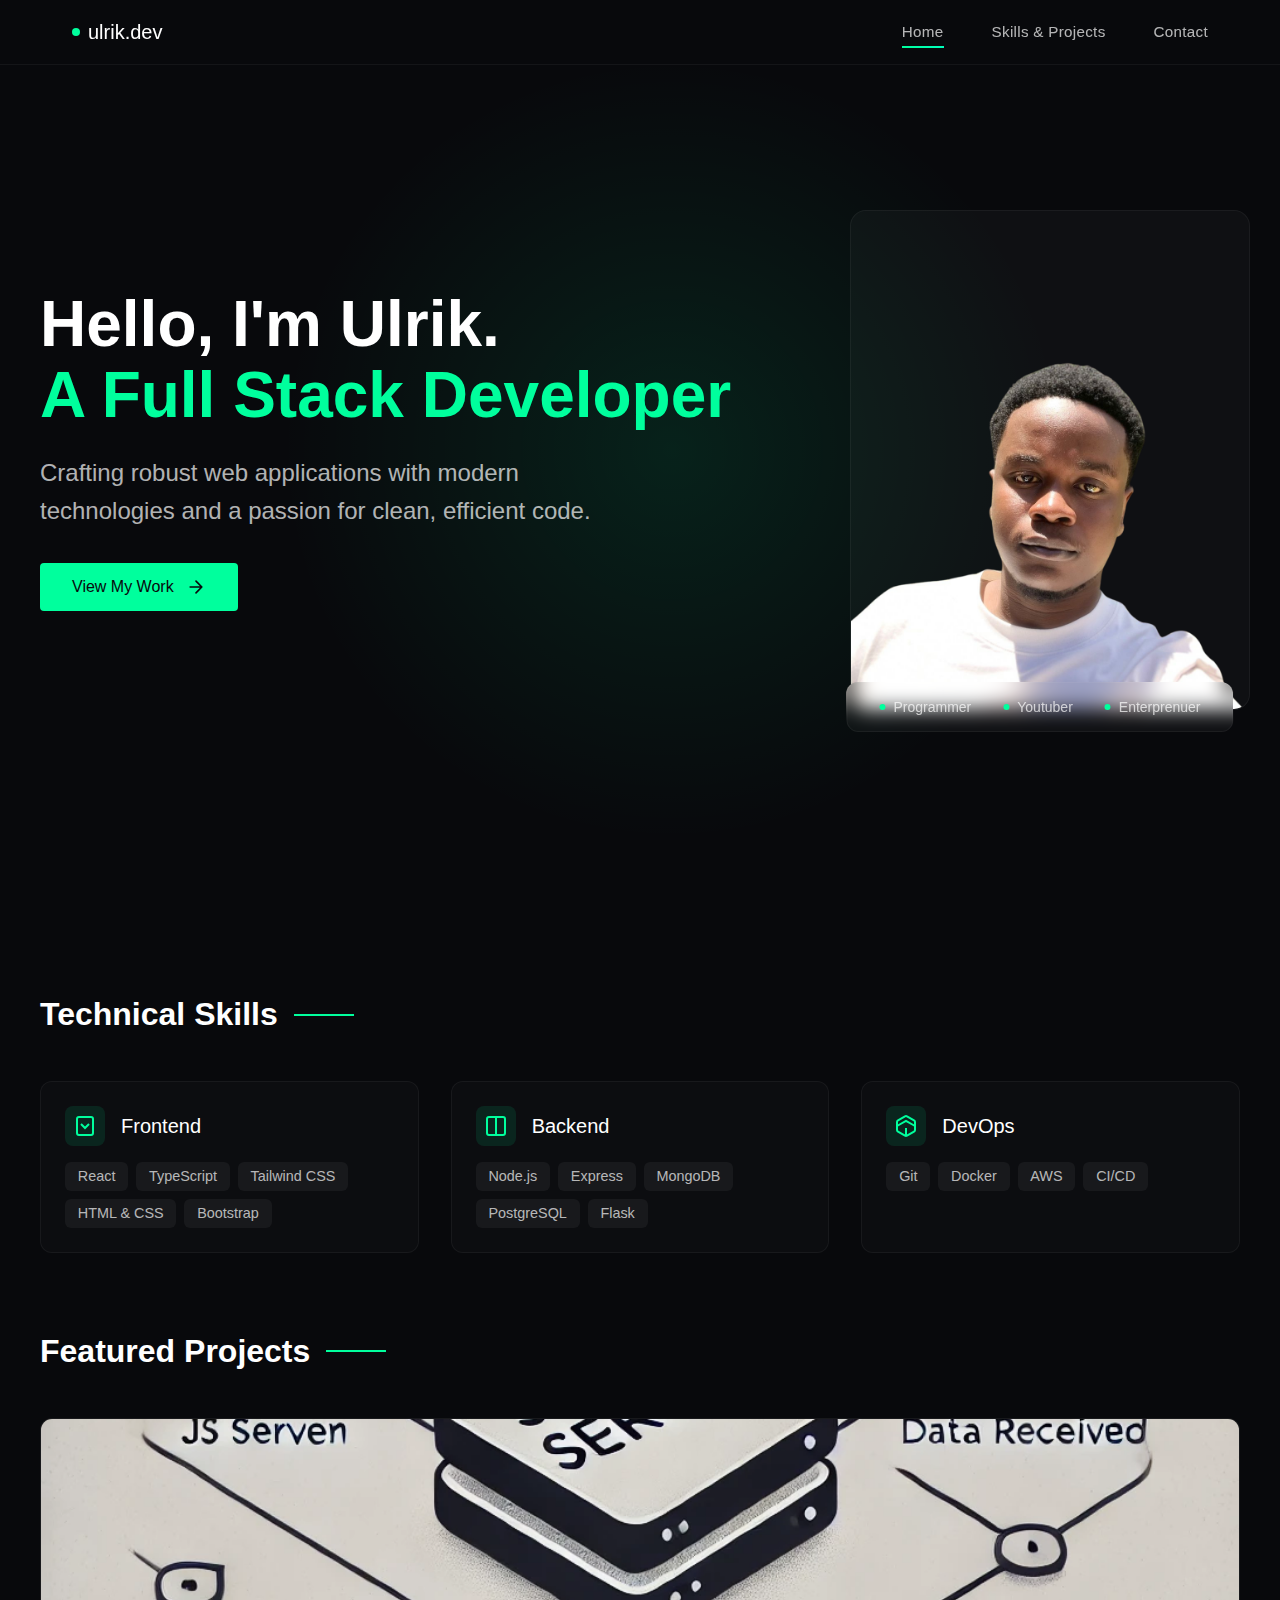
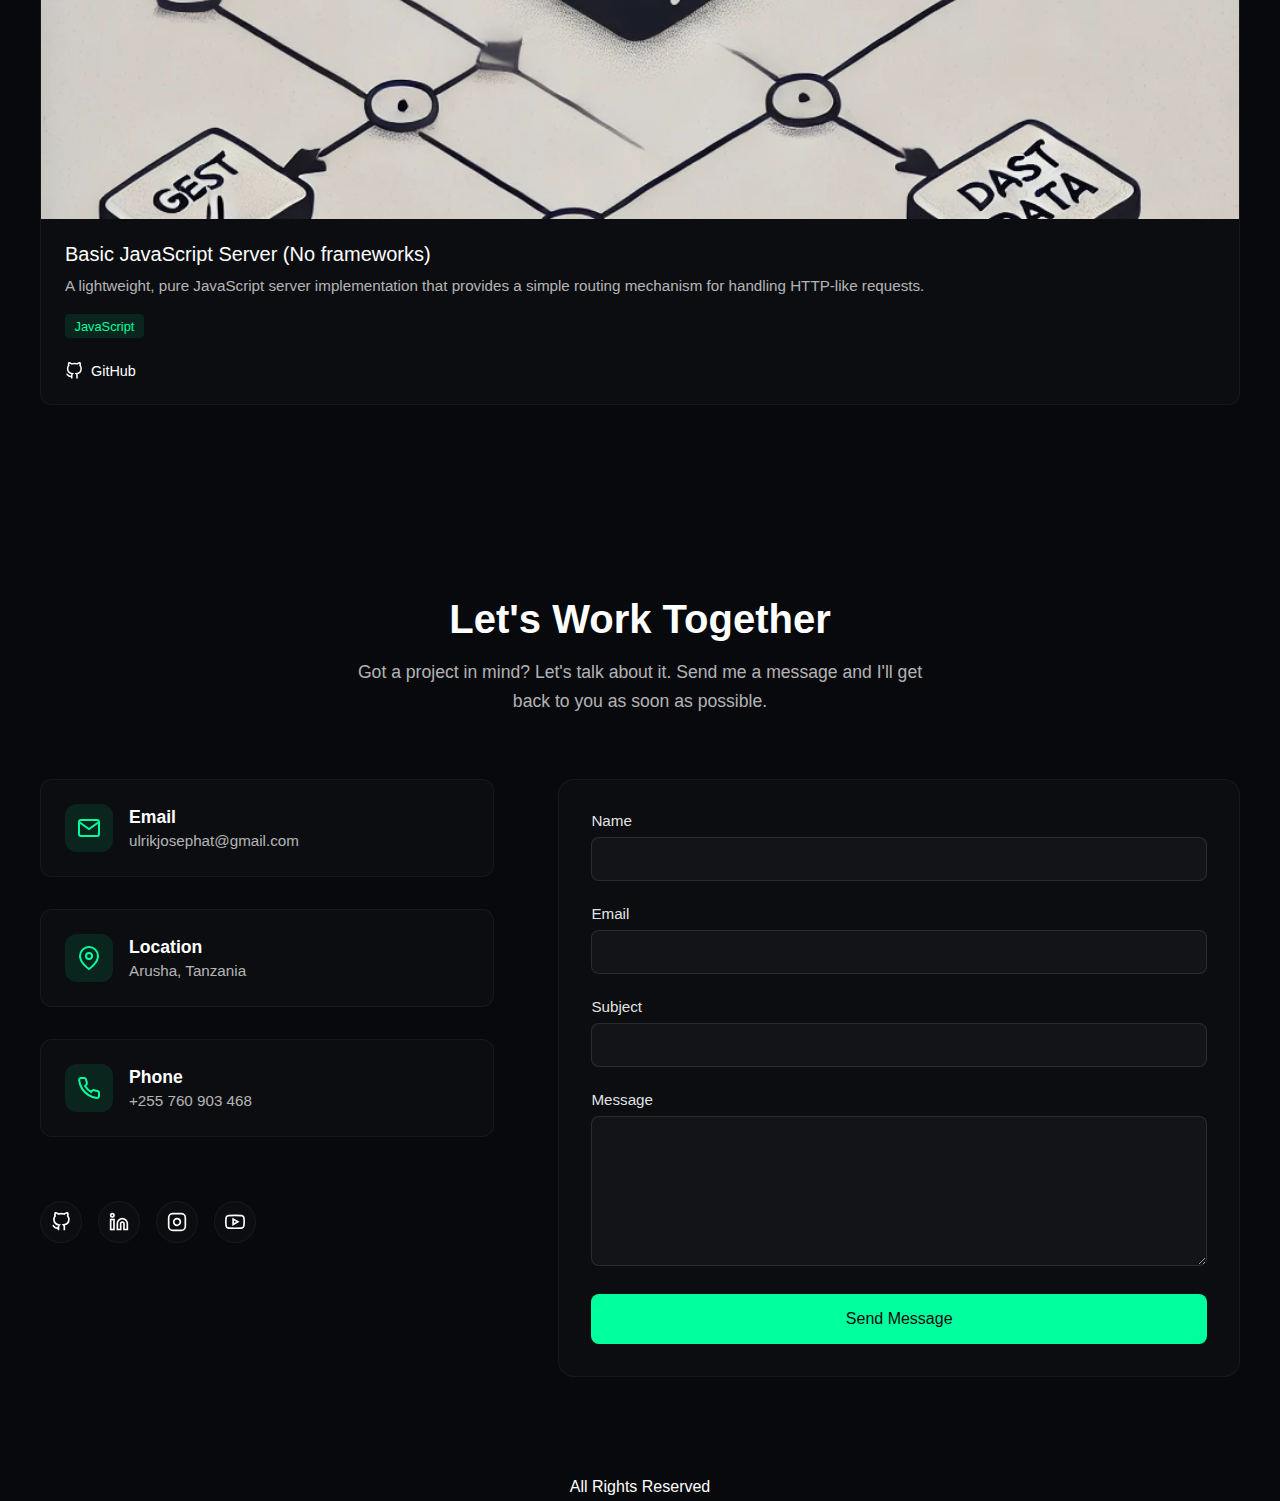
==== index.html @ e47c006e "Updated Social icons" ====
<!DOCTYPE html>
<html lang="en">
<head>
    <meta charset="UTF-8">
    <meta name="viewport" content="width=device-width, initial-scale=1.0">
    <title>Developer Portfolio</title>
    <link href="style.css" rel="stylesheet">
</head>
<body>
    <nav>
        <div class="nav-container">
            <a href="#" class="logo">ulrik.dev</a>
            <button class="menu-btn" onclick="toggleMenu()">
                <svg xmlns="http://www.w3.org/2000/svg" fill="none" viewBox="0 0 24 24" stroke="currentColor">
                    <path stroke-linecap="round" stroke-linejoin="round" stroke-width="2" d="M4 6h16M4 12h16m-16 6h16"/>
                </svg>
            </button>
            <ul class="nav-links">
                <li><a href="#heroSection" class="active">Home</a></li>
                <li><a href="#skills">Skills & Projects</a></li>
                <li><a href="#contact">Contact</a></li>
            </ul>
        </div>
    </nav>
    <section class="hero" id="heroSection">
        <div class="container">
            <div class="content">
                <h1>Hello, I'm Ulrik.<br><span class="highlight">A Full Stack Developer</span></h1>
                <p class="title">Crafting robust web applications with modern technologies and a passion for clean, efficient code.</p>
                <a href="#skills" class="cta">
                    View My Work
                    <svg width="20" height="20" viewBox="0 0 24 24" fill="none" stroke="currentColor" stroke-width="2" stroke-linecap="round" stroke-linejoin="round">
                        <path d="M5 12h14M12 5l7 7-7 7"/>
                    </svg>
                </a>
            </div>
            <div class="photo-container">
                <div class="photo-frame">
                    <!-- Replace the placeholder with your actual image -->
                    <img src="6d249317-5c73-4764-98dd-6e20940678aa.png" alt="Ulrik" class="photo">
                </div>
                <div class="tech-stack">
                    <span class="tech-item"><span class="tech-dot"></span>Programmer</span>
                    <span class="tech-item"><span class="tech-dot"></span>Youtuber</span>
                    <span class="tech-item"><span class="tech-dot"></span>Enterprenuer</span>
                </div>
            </div>
        </div>
    </section>
    <section class="skills-projects" id="skills">
        <div class="section-container">
            <!-- Skills Section -->
            <h2 class="section-title">Technical Skills</h2>
            <div class="skills-grid">
                <div class="skill-card">
                    <div class="skill-header">
                        <div class="skill-icon">
                            <svg width="24" height="24" viewBox="0 0 24 24" fill="none" stroke="currentColor" stroke-width="2">
                                <path d="M18 3H6a2 2 0 0 0-2 2v14a2 2 0 0 0 2 2h12a2 2 0 0 0 2-2V5a2 2 0 0 0-2-2Z"/>
                                <path d="m8 10 4 4 4-4"/>
                            </svg>
                        </div>
                        <h3 class="skill-title">Frontend</h3>
                    </div>
                    <ul class="skill-list">
                        <li class="skill-tag">React</li>
                        <li class="skill-tag">TypeScript</li>
                        <li class="skill-tag">Tailwind CSS</li>
                        <li class="skill-tag">HTML & CSS</li>
                        <li class="skill-tag">Bootstrap</li>
                    </ul>
                </div>
    
                <div class="skill-card">
                    <div class="skill-header">
                        <div class="skill-icon">
                            <svg width="24" height="24" viewBox="0 0 24 24" fill="none" stroke="currentColor" stroke-width="2">
                                <path d="M12 3h7a2 2 0 0 1 2 2v14a2 2 0 0 1-2 2h-7m0-18H5a2 2 0 0 0-2 2v14a2 2 0 0 0 2 2h7m0-18v18"/>
                            </svg>
                        </div>
                        <h3 class="skill-title">Backend</h3>
                    </div>
                    <ul class="skill-list">
                        <li class="skill-tag">Node.js</li>
                        <li class="skill-tag">Express</li>
                        <li class="skill-tag">MongoDB</li>
                        <li class="skill-tag">PostgreSQL</li>
                        <li class="skill-tag">Flask</li>
                    </ul>
                </div>
    
                <div class="skill-card">
                    <div class="skill-header">
                        <div class="skill-icon">
                            <svg width="24" height="24" viewBox="0 0 24 24" fill="none" stroke="currentColor" stroke-width="2">
                                <path d="M21 16V8a2 2 0 0 0-1-1.73l-7-4a2 2 0 0 0-2 0l-7 4A2 2 0 0 0 3 8v8a2 2 0 0 0 1 1.73l7 4a2 2 0 0 0 2 0l7-4A2 2 0 0 0 21 16z"/>
                                <path d="M12 22v-8"/>
                                <path d="m21 12-9-5-9 5"/>
                            </svg>
                        </div>
                        <h3 class="skill-title">DevOps</h3>
                    </div>
                    <ul class="skill-list">
                        <li class="skill-tag">Git</li>
                        <li class="skill-tag">Docker</li>
                        <li class="skill-tag">AWS</li>
                        <li class="skill-tag">CI/CD</li>
                    </ul>
                </div>
            </div>
    
            <!-- Projects Section -->
              <h2 class="section-title">Featured Projects</h2>
            <div class="projects-grid">
                <article class="project-card">
                    <div class="project-image">
                        <img src="DALL·E 2024-11-17 23.15.27 - A simple 2D flowchart illustrating a lightweight JavaScript server system. The design features a central gray rectangle labeled 'SimpleServer' with th.webp" alt="Project 1">
                    </div>
                    <div class="project-content">
                        <h3 class="project-title">Basic JavaScript Server (No frameworks)</h3>
                        <p class="project-description">
                            A lightweight, pure JavaScript server implementation that provides a simple routing mechanism for handling HTTP-like requests.
                        </p>
                        <div class="project-tech">
                            <span>JavaScript</span>
                        </div>
                        <div class="project-links">
                          
                            <a href="https://github.com/Ulrik-Matemu/Basic-JS-Server-No-NodeJS-" class="project-link">
                                <svg width="18" height="18" viewBox="0 0 24 24" fill="none" stroke="currentColor" stroke-width="2">
                                    <path d="M9 19c-5 1.5-5-2.5-7-3m14 6v-3.87a3.37 3.37 0 0 0-.94-2.61c3.14-.35 6.44-1.54 6.44-7A5.44 5.44 0 0 0 20 4.77 5.07 5.07 0 0 0 19.91 1S18.73.65 16 2.48a13.38 13.38 0 0 0-7 0C6.27.65 5.09 1 5.09 1A5.07 5.07 0 0 0 5 4.77a5.44 5.44 0 0 0-1.5 3.78c0 5.42 3.3 6.61 6.44 7A3.37 3.37 0 0 0 9 18.13V22"/>
                                </svg>
                                GitHub
                            </a>
                        </div>
                    </div>
                </article>
    
              
            </div>  
            
        </div>
    </section>
    <section class="contact" id="contact">
        <div class="contact-container">
            <div class="contact-header">
                <h2 class="contact-title">Let's Work Together</h2>
                <p class="contact-subtitle">Got a project in mind? Let's talk about it. Send me a message and I'll get back to you as soon as possible.</p>
            </div>
    
            <div class="contact-wrapper">
                <div class="contact-info">
                    <div class="info-card">
                        <div class="info-icon">
                            <svg width="24" height="24" viewBox="0 0 24 24" fill="none" stroke="currentColor" stroke-width="2">
                                <path d="M4 4h16c1.1 0 2 .9 2 2v12c0 1.1-.9 2-2 2H4c-1.1 0-2-.9-2-2V6c0-1.1.9-2 2-2z"/>
                                <path d="m22 6-10 7L2 6"/>
                            </svg>
                        </div>
                        <div class="info-content">
                            <h3>Email</h3>
                            <p>ulrikjosephat@gmail.com</p>
                        </div>
                    </div>
    
                    <div class="info-card">
                        <div class="info-icon">
                            <svg width="24" height="24" viewBox="0 0 24 24" fill="none" stroke="currentColor" stroke-width="2">
                                <path d="M21 10c0 7-9 13-9 13s-9-6-9-13a9 9 0 0 1 18 0z"/>
                                <circle cx="12" cy="10" r="3"/>
                            </svg>
                        </div>
                        <div class="info-content">
                            <h3>Location</h3>
                            <p>Arusha, Tanzania</p>
                        </div>
                    </div>
    
                    <div class="info-card">
                        <div class="info-icon">
                            <svg width="24" height="24" viewBox="0 0 24 24" fill="none" stroke="currentColor" stroke-width="2">
                                <path d="M22 16.92v3a2 2 0 0 1-2.18 2 19.79 19.79 0 0 1-8.63-3.07 19.5 19.5 0 0 1-6-6 19.79 19.79 0 0 1-3.07-8.67A2 2 0 0 1 4.11 2h3a2 2 0 0 1 2 1.72 12.84 12.84 0 0 0 .7 2.81 2 2 0 0 1-.45 2.11L8.09 9.91a16 16 0 0 0 6 6l1.27-1.27a2 2 0 0 1 2.11-.45 12.84 12.84 0 0 0 2.81.7A2 2 0 0 1 22 16.92z"/>
                            </svg>
                        </div>
                        <div class="info-content">
                            <h3>Phone</h3>
                            <p>+255 760 903 468</p>
                        </div>
                    </div>
    
                    <div class="social-links">
                        <a href="https://github.com/ulrik-matemu" class="social-link" target="_blank">
                            <svg width="20" height="20" viewBox="0 0 24 24" fill="none" stroke="currentColor" stroke-width="2">
                                <path d="M9 19c-5 1.5-5-2.5-7-3m14 6v-3.87a3.37 3.37 0 0 0-.94-2.61c3.14-.35 6.44-1.54 6.44-7A5.44 5.44 0 0 0 20 4.77 5.07 5.07 0 0 0 19.91 1S18.73.65 16 2.48a13.38 13.38 0 0 0-7 0C6.27.65 5.09 1 5.09 1A5.07 5.07 0 0 0 5 4.77a5.44 5.44 0 0 0-1.5 3.78c0 5.42 3.3 6.61 6.44 7A3.37 3.37 0 0 0 9 18.13V22"/>
                            </svg>
                        </a>
                        <a href="https://www.linkedin.com/in/ulrik-matemu-a73793327?utm_source=share&utm_campaign=share_via&utm_content=profile&utm_medium=ios_app" class="social-link" target="_blank">
                            <svg width="20" height="20" viewBox="0 0 24 24" fill="none" stroke="currentColor" stroke-width="2">
                                <path d="M16 8a6 6 0 0 1 6 6v7h-4v-7a2 2 0 0 0-2-2 2 2 0 0 0-2 2v7h-4v-7a6 6 0 0 1 6-6z"/>
                                <rect x="2" y="9" width="4" height="12"/>
                                <circle cx="4" cy="4" r="2"/>
                            </svg>
                        </a>
                        <a href="https://instagram.com/ulrik_matemu" class="social-link" target="_blank">
                            <svg width="20" height="20" viewBox="0 0 24 24" fill="none" stroke="currentColor" stroke-width="2">
                                <rect x="2" y="2" width="20" height="20" rx="5" ry="5"/>
                                <path d="M16 11.37A4 4 0 1 1 12.63 8 4 4 0 0 1 16 11.37z"/>
                                <line x1="17.5" y1="6.5" x2="17.51" y2="6.5"/>
                            </svg>
                        </a>
                        <a href="https://www.youtube.com/@ulrik5161" class="social-link" target="_blank">
                            <svg width="20" height="20" viewBox="0 0 24 24" fill="none" stroke="currentColor" stroke-width="2">
                                <path d="M22.54 6.42a2.78 2.78 0 0 0-1.94-2C18.88 4 12 4 12 4s-6.88 0-8.6.46a2.78 2.78 0 0 0-1.94 2A29 29 0 0 0 1 11.75a29 29 0 0 0 .46 5.33A2.78 2.78 0 0 0 3.4 19c1.72.46 8.6.46 8.6.46s6.88 0 8.6-.46a2.78 2.78 0 0 0 1.94-2 29 29 0 0 0 .46-5.25 29 29 0 0 0-.46-5.33z"/>
                                <polygon points="9.75 15.02 15.5 11.75 9.75 8.48 9.75 15.02"/>
                            </svg>
                        </a>
                    </div>
                </div>
    
                <form class="contact-form" id="contact-form">
                    <div class="form-group">
                        <label class="form-label">Name</label>
                        <input type="text" class="form-input" required>
                    </div>
                    <div class="form-group">
                        <label class="form-label">Email</label>
                        <input type="email" class="form-input" required>
                    </div>
                    <div class="form-group">
                        <label class="form-label">Subject</label>
                        <input type="text" class="form-input" required>
                    </div>
                    <div class="form-group">
                        <label class="form-label">Message</label>
                        <textarea class="form-input" required></textarea>
                    </div>
                    <button type="submit" class="submit-btn">Send Message</button>
                    <div class="success-message" id="success-message">
                        Thank you! Your message has been sent successfully.
                    </div>
                </form>
            </div>
        </div>
    </section>
    <section class="footer">
        <p style="text-align: center;">All Rights Reserved</p>
    </section>
    <script>
        function toggleMenu() {
            const navLinks = document.querySelector('.nav-links');
            navLinks.classList.toggle('active');
        }
    </script>
    <script>
        document.getElementById('contact-form').addEventListener('submit', function(e) {
            e.preventDefault();
            // Add your form submission logic here
            
            // Show success message (demo purposes)
            document.getElementById('success-message').style.display = 'block';
            
            // Reset form
            this.reset();
            
            // Hide success message after 5 seconds
            setTimeout(() => {
                document.getElementById('success-message').style.display = 'none';
            }, 5000);
        });
    </script>
</body>
</html>
---- style.css ----
* {
    margin: 0;
    padding: 0;
    box-sizing: border-box;
    font-family: 'SF Pro Display', -apple-system, BlinkMacSystemFont, 'Segoe UI', Roboto, sans-serif;
}

nav {
    background: rgba(8, 9, 12, 0.97);
    backdrop-filter: blur(10px);
    position: fixed;
    width: 100%;
    top: 0;
    z-index: 1000;
    border-bottom: 1px solid rgba(255, 255, 255, 0.05);
}

.nav-container {
    max-width: 1200px;
    margin: 0 auto;
    padding: 0 2rem;
    display: flex;
    justify-content: space-between;
    align-items: center;
    height: 64px;
}

.logo {
    font-size: 1.25rem;
    font-weight: 500;
    color: #fff;
    text-decoration: none;
    display: flex;
    align-items: center;
    gap: 8px;
}

.logo::before {
    content: '';
    display: block;
    width: 8px;
    height: 8px;
    background: #00ff9d;
    border-radius: 50%;
}

.nav-links {
    display: flex;
    gap: 3rem;
    list-style: none;
}

.nav-links a {
    text-decoration: none;
    color: rgba(255, 255, 255, 0.7);
    font-size: 0.95rem;
    font-weight: 400;
    letter-spacing: 0.3px;
    padding: 8px 0;
    position: relative;
    transition: color 0.3s ease;
}

.nav-links a::after {
    content: '';
    position: absolute;
    width: 0;
    height: 2px;
    bottom: 0;
    left: 0;
    background: #00ff9d;
    transition: width 0.3s ease;
}

.nav-links a:hover {
    color: #fff;
}

.nav-links a:hover::after {
    width: 100%;
}

.menu-btn {
    display: none;
    background: none;
    border: none;
    cursor: pointer;
    padding: 8px;
}

.menu-btn svg {
    width: 24px;
    height: 24px;
    stroke: #fff;
}

@media (max-width: 768px) {
    .nav-links {
        display: none;
        position: absolute;
        top: 64px;
        left: 0;
        right: 0;
        background: rgba(8, 9, 12, 0.97);
        backdrop-filter: blur(10px);
        padding: 1.5rem;
        flex-direction: column;
        align-items: center;
        gap: 1.5rem;
        border-bottom: 1px solid rgba(255, 255, 255, 0.05);
    }

    .nav-links.active {
        display: flex;
    }

    .menu-btn {
        display: block;
    }
}

/* Optional: Add a subtle gradient animation to the active page indicator */
.nav-links a.active::after {
    width: 100%;
    background: linear-gradient(90deg, #00ff9d, #00ffdd);
    animation: gradient 3s ease infinite;
    background-size: 200% 100%;
}

@keyframes gradient {
    0% { background-position: 0% 50%; }
    50% { background-position: 100% 50%; }
    100% { background-position: 0% 50%; }
}


.hero {
    min-height: 100vh;
    background: rgb(8, 9, 12);
    display: flex;
    align-items: center;
    padding: 0 2rem;
    position: relative;
    overflow: hidden;
}

.hero::before {
    content: '';
    position: absolute;
    width: 100%;
    height: 100%;
    background: radial-gradient(circle at 50% 50%, rgba(0, 255, 157, 0.1) 0%, transparent 50%);
    pointer-events: none;
}

.container {
    max-width: 1200px;
    margin: 0 auto;
    width: 100%;
    display: flex;
    justify-content: space-between;
    align-items: center;
    gap: 2rem;
}

.content {
    flex: 1;
    z-index: 1;
}



h1 {
    font-size: 4rem;
    font-weight: 700;
    color: #fff;
    line-height: 1.1;
    margin-bottom: 1.5rem;
}

.highlight {
    color: #00ff9d;
}

.title {
    font-size: 1.5rem;
    color: rgba(255, 255, 255, 0.7);
    margin-bottom: 2rem;
    line-height: 1.6;
    max-width: 600px;
}

.cta {
    display: inline-flex;
    align-items: center;
    gap: 0.75rem;
    background: #00ff9d;
    color: rgb(8, 9, 12);
    padding: 0.875rem 2rem;
    border-radius: 4px;
    font-size: 1rem;
    font-weight: 500;
    text-decoration: none;
    transition: transform 0.2s ease;
}

.cta:hover {
    transform: translateY(-2px);
}

.photo-container {
    flex: 0 0 400px;
    height: 500px;
    position: relative;
    z-index: 1;
}

.photo-frame {
    margin: 10px;
    width: 100%;
    height: 100%;
    border-radius: 16px;
    overflow: hidden;
    position: relative;
    background: rgba(255, 255, 255, 0.03);
    border: 1px solid rgba(255, 255, 255, 0.05);
}

.photo {
    width: 100%;
    height: 100%;
    object-fit: cover;
}

.tech-stack {
    position: absolute;
    bottom: -2rem;
    left: 50%;
    transform: translateX(-50%);
    background: rgba(255, 255, 255, 0.03);
    backdrop-filter: blur(10px);
    padding: 1rem 2rem;
    border-radius: 12px;
    border: 1px solid rgba(255, 255, 255, 0.05);
    display: flex;
    gap: 2rem;
    align-items: center;
}

.tech-item {
    color: rgba(255, 255, 255, 0.7);
    font-size: 0.875rem;
    display: flex;
    align-items: center;
    gap: 0.5rem;
}

.tech-dot {
    width: 6px;
    height: 6px;
    background: #00ff9d;
    border-radius: 50%;
}

@media (max-width: 1024px) {
    h1 {
        font-size: 3.5rem;
    }
    .photo-container {
        flex: 0 0 300px;
        height: 400px;
    }
}

@media (max-width: 768px) {
    .container {
        flex-direction: column-reverse;
        padding: 6rem 0;
    }
    .content {
        text-align: center;
    }
    .greeting {
        justify-content: center;
    }
    .greeting::before {
        display: none;
    }
    .photo-container {
        flex: 0 0 250px;
        height: 300px;
        width: 100%;
        max-width: 300px;
    }
    .tech-stack {
        display: none;
    }
}

.skills-projects {
    padding: 6rem 2rem;
    background: rgb(8, 9, 12);
    color: #fff;
}

.section-container {
    max-width: 1200px;
    margin: 0 auto;
}

.section-title {
    font-size: 2rem;
    font-weight: 600;
    margin-bottom: 1rem;
    display: flex;
    align-items: center;
    gap: 1rem;
}

.section-title::after {
    content: '';
    height: 2px;
    width: 60px;
    background: #00ff9d;
    display: block;
}

.skills-grid {
    display: grid;
    grid-template-columns: repeat(auto-fit, minmax(250px, 1fr));
    gap: 2rem;
    margin: 3rem 0 5rem;
}

.skill-card {
    background: rgba(255, 255, 255, 0.02);
    border: 1px solid rgba(255, 255, 255, 0.05);
    border-radius: 12px;
    padding: 1.5rem;
    transition: transform 0.3s ease, border-color 0.3s ease;
}

.skill-card:hover {
    transform: translateY(-5px);
    border-color: #00ff9d;
}

.skill-header {
    display: flex;
    align-items: center;
    gap: 1rem;
    margin-bottom: 1rem;
}

.skill-icon {
    width: 40px;
    height: 40px;
    background: rgba(0, 255, 157, 0.1);
    border-radius: 8px;
    display: flex;
    align-items: center;
    justify-content: center;
    color: #00ff9d;
}

.skill-title {
    font-size: 1.25rem;
    font-weight: 500;
}

.skill-list {
    list-style: none;
    display: flex;
    flex-wrap: wrap;
    gap: 0.5rem;
}

.skill-tag {
    background: rgba(255, 255, 255, 0.05);
    padding: 0.4rem 0.8rem;
    border-radius: 6px;
    font-size: 0.9rem;
    color: rgba(255, 255, 255, 0.7);
}

.projects-grid {
    display: grid;
    grid-template-columns: repeat(auto-fit, minmax(300px, 1fr));
    gap: 2rem;
    margin-top: 3rem;
}

.project-card {
    background: rgba(255, 255, 255, 0.02);
    border: 1px solid rgba(255, 255, 255, 0.05);
    border-radius: 12px;
    overflow: hidden;
    transition: transform 0.3s ease;
}

.project-card:hover {
    transform: translateY(-5px);
}

.project-image {
    width: 100%;
    height: 400px;
    background: rgba(255, 255, 255, 0.05);
    overflow: hidden;
}

.project-image img {
    width: 100%;
    height: 100%;
    object-fit: cover;
    transition: transform 0.3s ease;
}

.project-card:hover .project-image img {
    transform: scale(1.05);
}

.project-content {
    padding: 1.5rem;
}

.project-title {
    font-size: 1.25rem;
    font-weight: 500;
    margin-bottom: 0.5rem;
}

.project-description {
    color: rgba(255, 255, 255, 0.7);
    font-size: 0.95rem;
    margin-bottom: 1rem;
    line-height: 1.6;
}

.project-tech {
    display: flex;
    flex-wrap: wrap;
    gap: 0.5rem;
    margin-bottom: 1.5rem;
}

.project-tech span {
    font-size: 0.8rem;
    color: #00ff9d;
    background: rgba(0, 255, 157, 0.1);
    padding: 0.3rem 0.6rem;
    border-radius: 4px;
}

.project-links {
    display: flex;
    gap: 1rem;
}

.project-link {
    color: #fff;
    text-decoration: none;
    display: flex;
    align-items: center;
    gap: 0.5rem;
    font-size: 0.9rem;
    transition: color 0.3s ease;
}

.project-link:hover {
    color: #00ff9d;
}

@media (max-width: 768px) {
    .skills-projects {
        padding: 4rem 1.5rem;
    }
    
    .skills-grid, .projects-grid {
        grid-template-columns: 1fr;
    }
}

.contact {
    padding: 6rem 2rem;
    background: rgb(8, 9, 12);
    color: #fff;
}

.contact-container {
    max-width: 1200px;
    margin: 0 auto;
}

.contact-header {
    text-align: center;
    margin-bottom: 4rem;
}

.contact-title {
    font-size: 2.5rem;
    font-weight: 600;
    margin-bottom: 1rem;
}

.contact-subtitle {
    color: rgba(255, 255, 255, 0.7);
    font-size: 1.1rem;
    max-width: 600px;
    margin: 0 auto;
    line-height: 1.6;
}

.contact-wrapper {
    display: grid;
    grid-template-columns: 1fr 1.5fr;
    gap: 4rem;
    align-items: start;
}

.contact-info {
    display: flex;
    flex-direction: column;
    gap: 2rem;
}

.info-card {
    background: rgba(255, 255, 255, 0.02);
    border: 1px solid rgba(255, 255, 255, 0.05);
    border-radius: 12px;
    padding: 1.5rem;
    display: flex;
    align-items: center;
    gap: 1rem;
    transition: transform 0.3s ease, border-color 0.3s ease;
}

.info-card:hover {
    transform: translateY(-2px);
    border-color: #00ff9d;
}

.info-icon {
    width: 48px;
    height: 48px;
    background: rgba(0, 255, 157, 0.1);
    border-radius: 12px;
    display: flex;
    align-items: center;
    justify-content: center;
    color: #00ff9d;
}

.info-content h3 {
    font-size: 1.1rem;
    margin-bottom: 0.25rem;
}

.info-content p {
    color: rgba(255, 255, 255, 0.7);
    font-size: 0.95rem;
}

.social-links {
    display: flex;
    gap: 1rem;
    margin-top: 2rem;
}

.social-link {
    width: 42px;
    height: 42px;
    border-radius: 21px;
    background: rgba(255, 255, 255, 0.02);
    border: 1px solid rgba(255, 255, 255, 0.05);
    display: flex;
    align-items: center;
    justify-content: center;
    color: #fff;
    transition: all 0.3s ease;
}

.social-link:hover {
    background: #00ff9d;
    color: rgb(8, 9, 12);
    transform: translateY(-2px);
}

.contact-form {
    background: rgba(255, 255, 255, 0.02);
    border: 1px solid rgba(255, 255, 255, 0.05);
    border-radius: 16px;
    padding: 2rem;
}

.form-group {
    margin-bottom: 1.5rem;
}

.form-label {
    display: block;
    margin-bottom: 0.5rem;
    color: rgba(255, 255, 255, 0.9);
    font-size: 0.95rem;
}

.form-input {
    width: 100%;
    background: rgba(255, 255, 255, 0.03);
    border: 1px solid rgba(255, 255, 255, 0.1);
    border-radius: 8px;
    padding: 0.75rem 1rem;
    color: #fff;
    font-size: 1rem;
    transition: border-color 0.3s ease;
}

.form-input:focus {
    outline: none;
    border-color: #00ff9d;
}

textarea.form-input {
    min-height: 150px;
    resize: vertical;
}

.submit-btn {
    background: #00ff9d;
    color: rgb(8, 9, 12);
    border: none;
    border-radius: 8px;
    padding: 1rem 2rem;
    font-size: 1rem;
    font-weight: 500;
    cursor: pointer;
    transition: transform 0.3s ease;
    width: 100%;
}

.submit-btn:hover {
    transform: translateY(-2px);
}

/* Success message style */
.success-message {
    background: rgba(0, 255, 157, 0.1);
    border: 1px solid #00ff9d;
    color: #00ff9d;
    padding: 1rem;
    border-radius: 8px;
    margin-top: 1rem;
    display: none;
}

@media (max-width: 968px) {
    .contact-wrapper {
        grid-template-columns: 1fr;
        gap: 3rem;
    }
}

@media (max-width: 768px) {
    .contact {
        padding: 4rem 1.5rem;
    }
    
    .contact-title {
        font-size: 2rem;
    }
}

.footer {
    background: rgb(8, 9, 12);
    color: #ffff;
    padding: 5px;
}
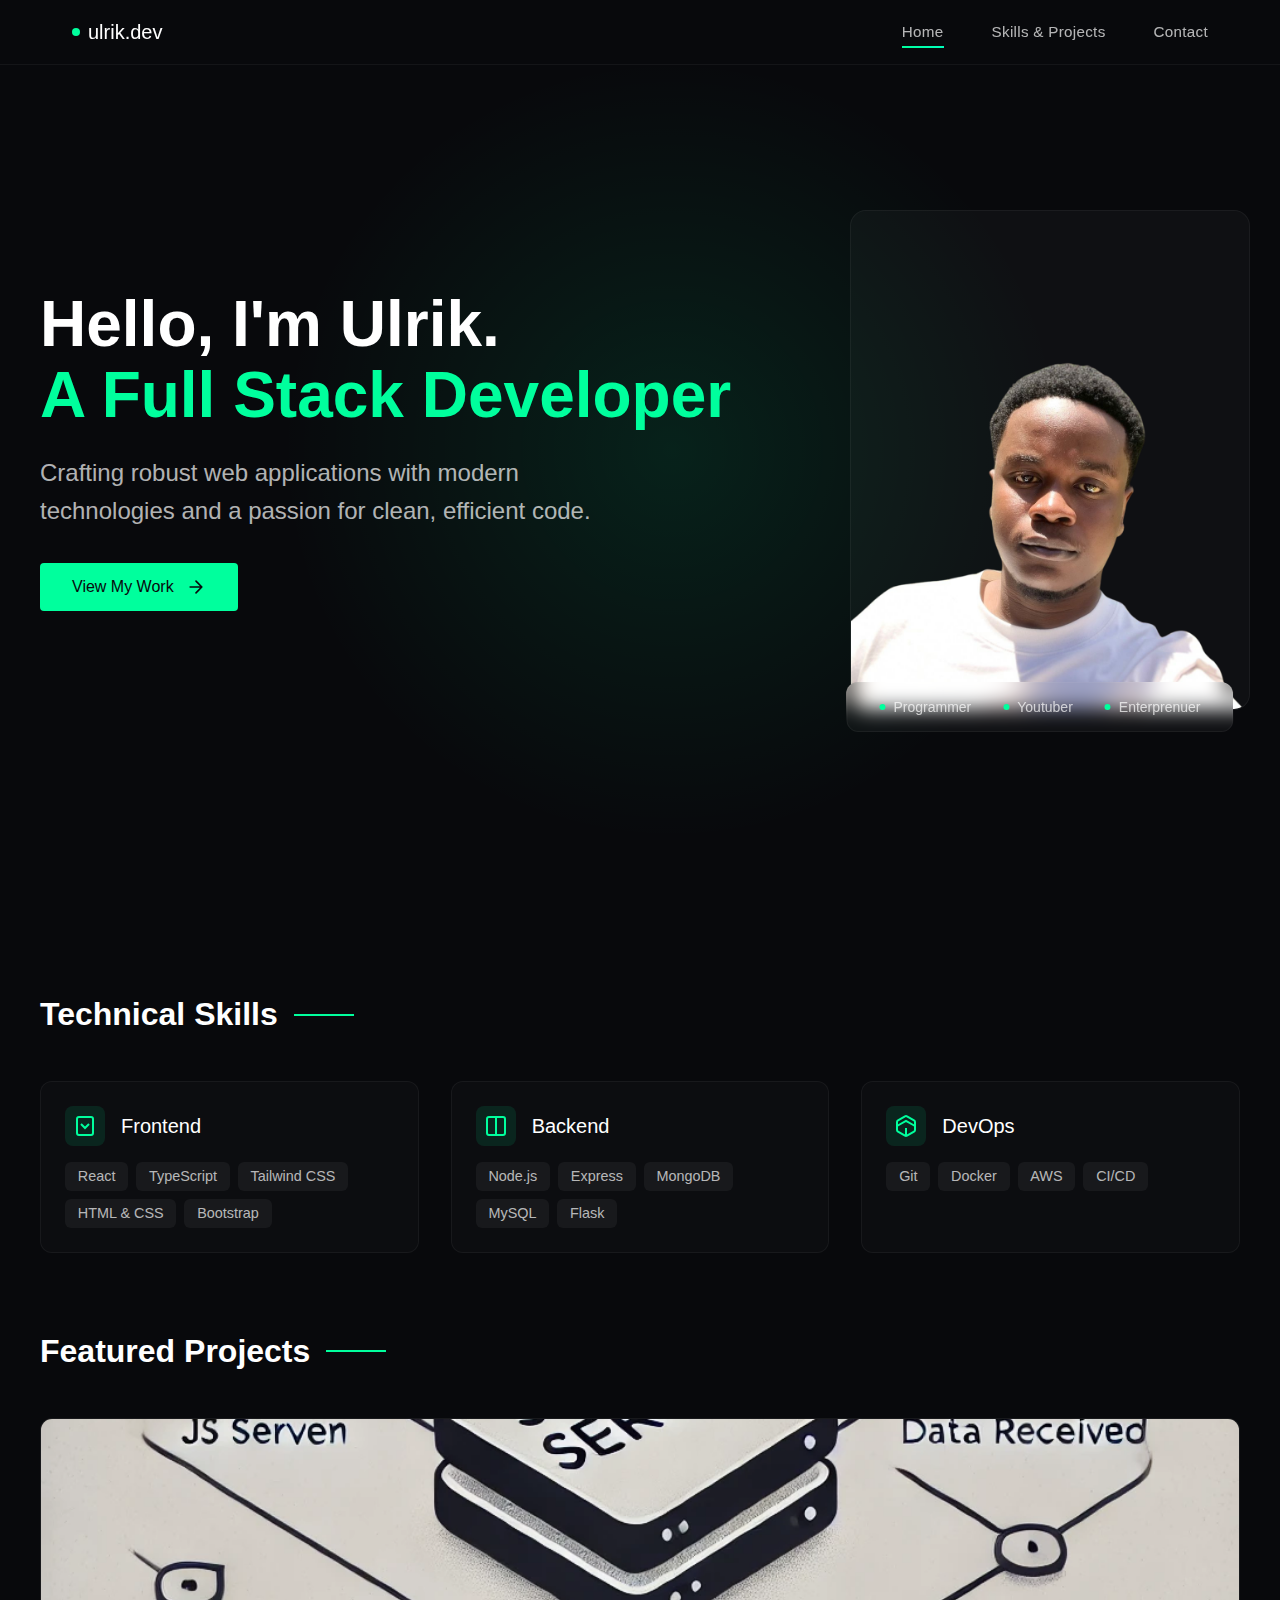
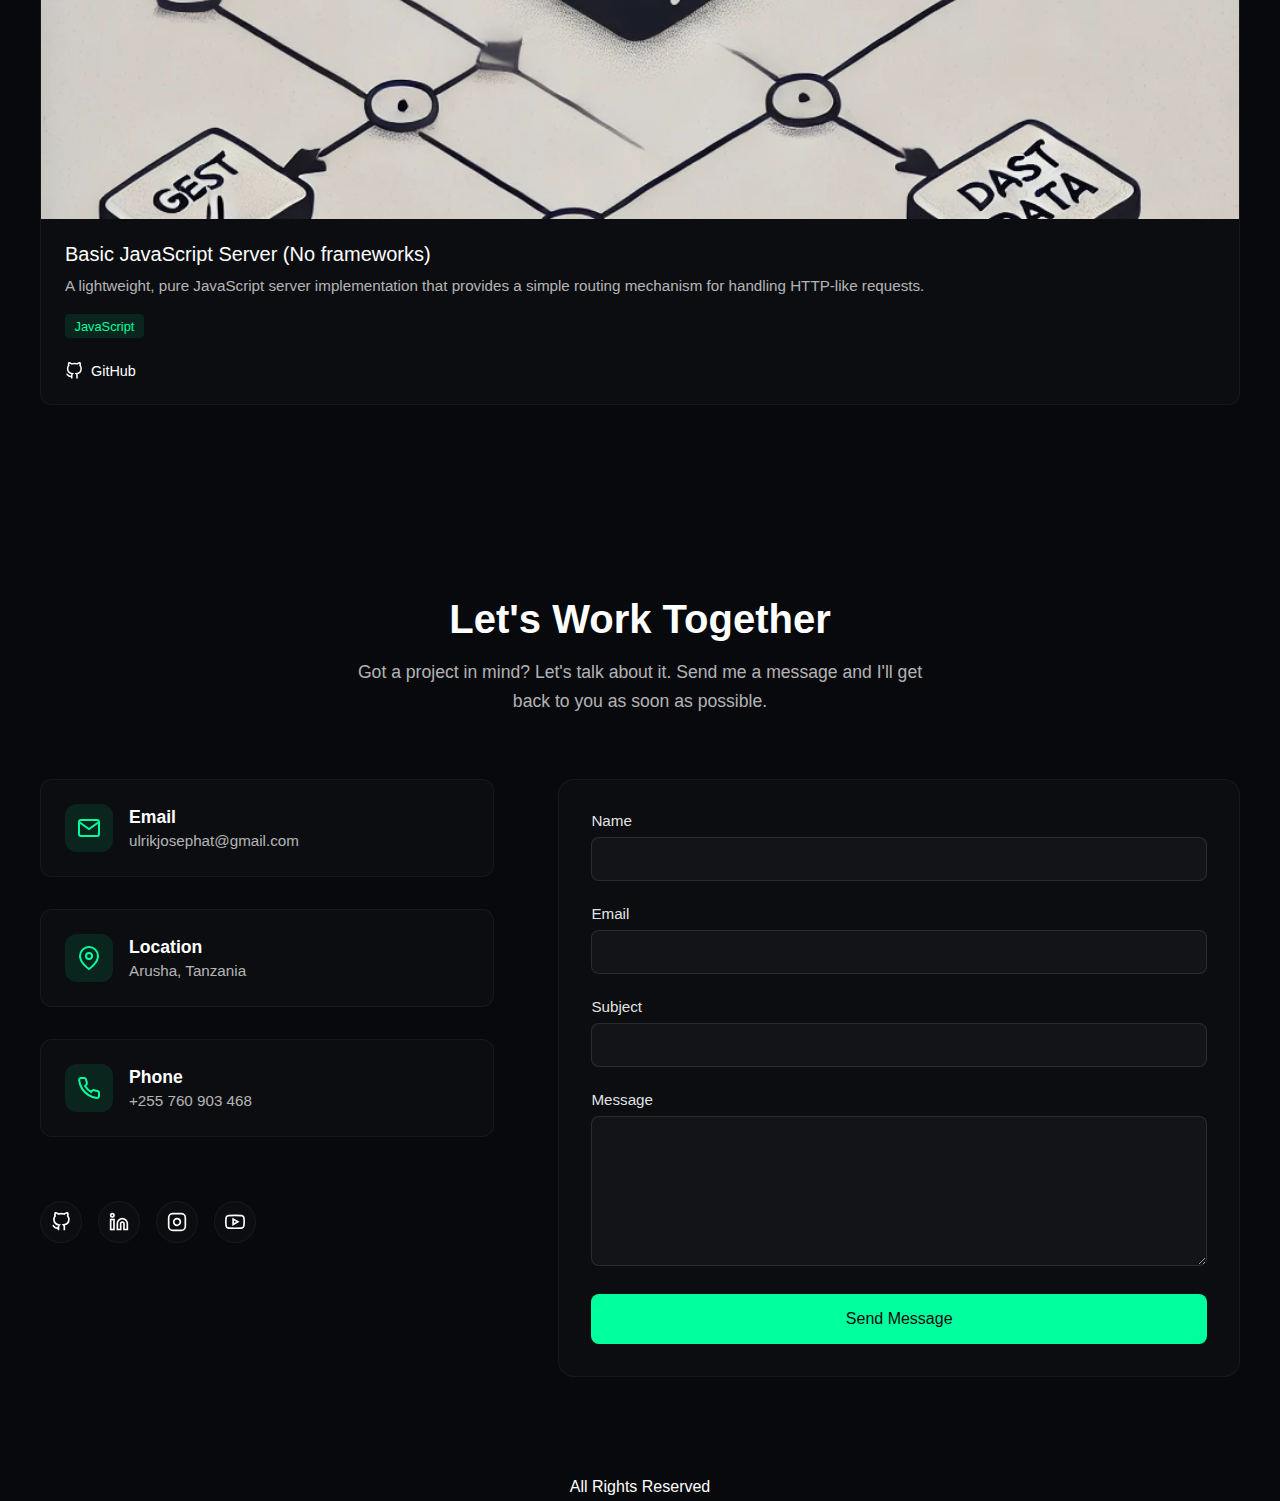
==== commit 92bb1eb5: "Changes on SKills" ====
--- a/index.html
+++ b/index.html
@@ -84,7 +84,7 @@
                         <li class="skill-tag">Node.js</li>
                         <li class="skill-tag">Express</li>
                         <li class="skill-tag">MongoDB</li>
-                        <li class="skill-tag">PostgreSQL</li>
+                        <li class="skill-tag">MySQL</li>
                         <li class="skill-tag">Flask</li>
                     </ul>
                 </div>
--- a/style.css
+++ b/style.css
@@ -672,6 +672,9 @@
 
 .footer {
     background: rgb(8, 9, 12);
+    padding: 5px;
+}
+
+.footer p {
     color: #ffff;
-    padding: 5px;
 }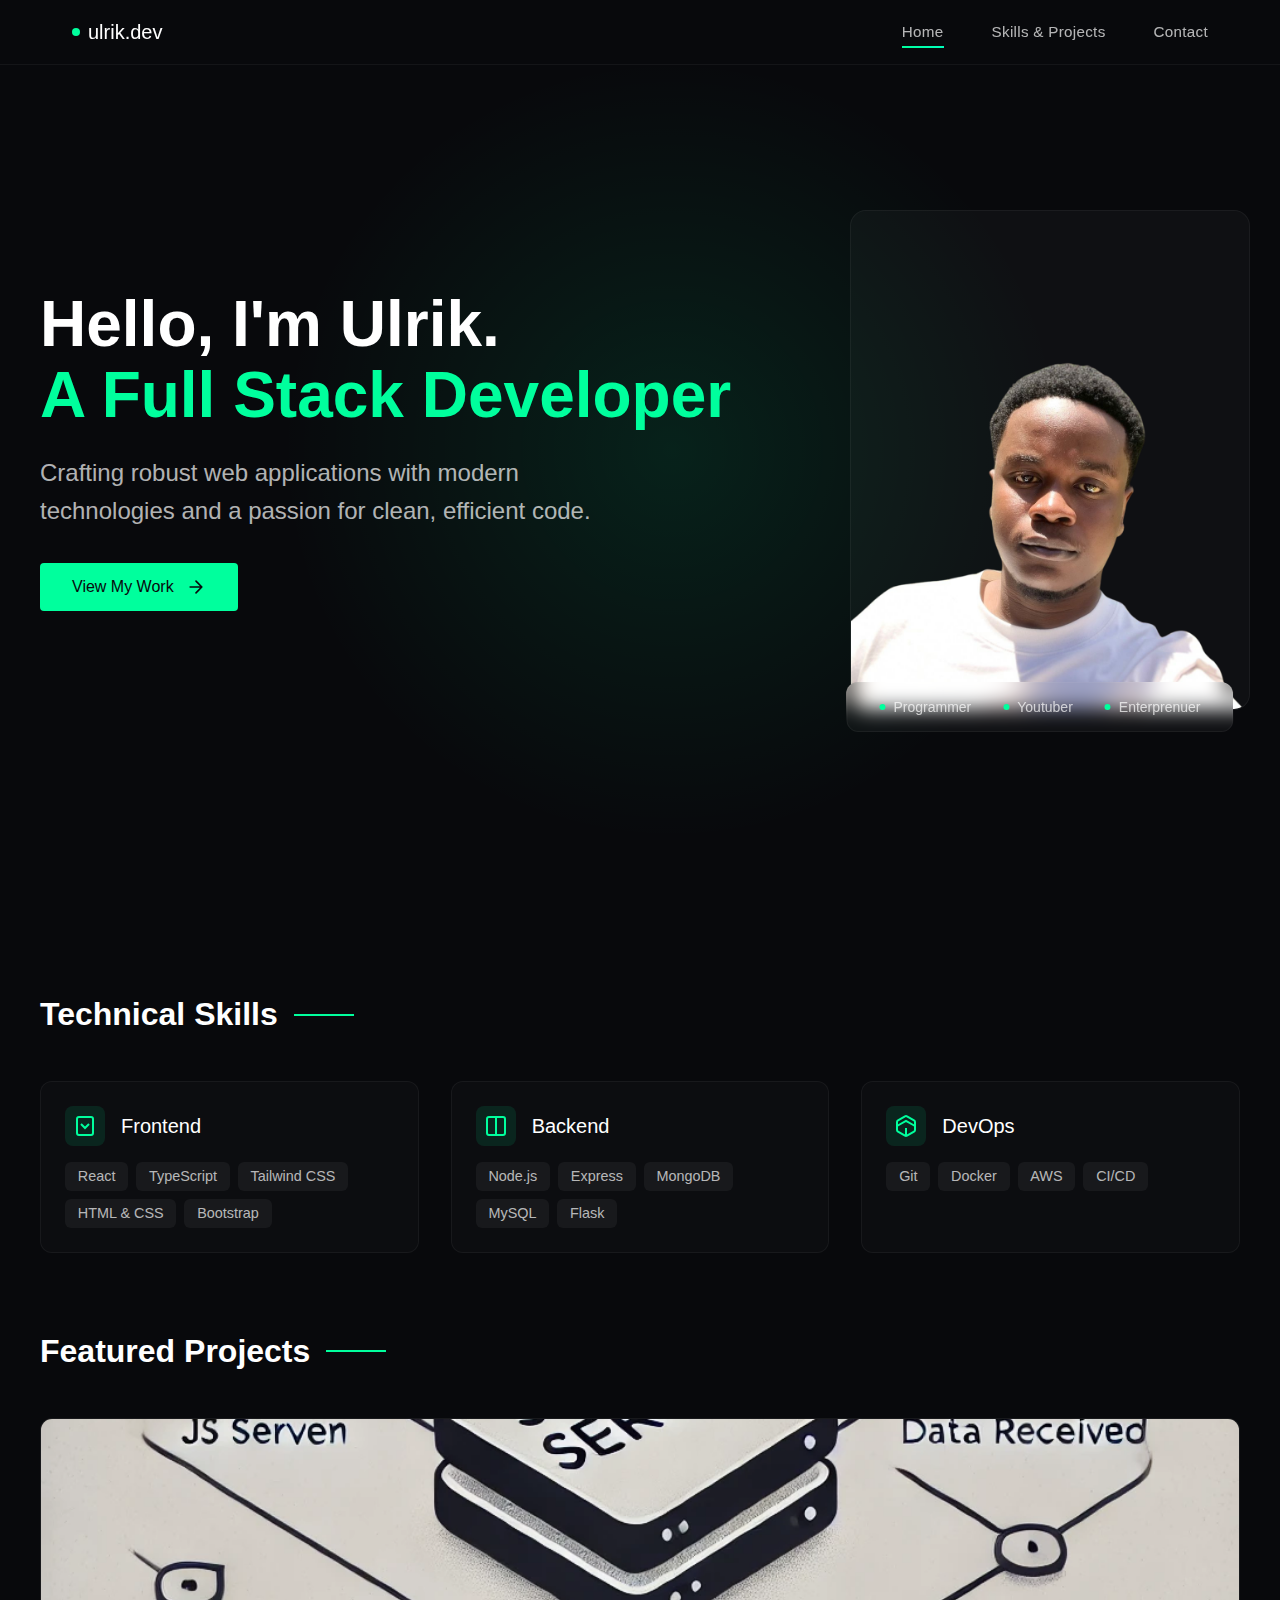
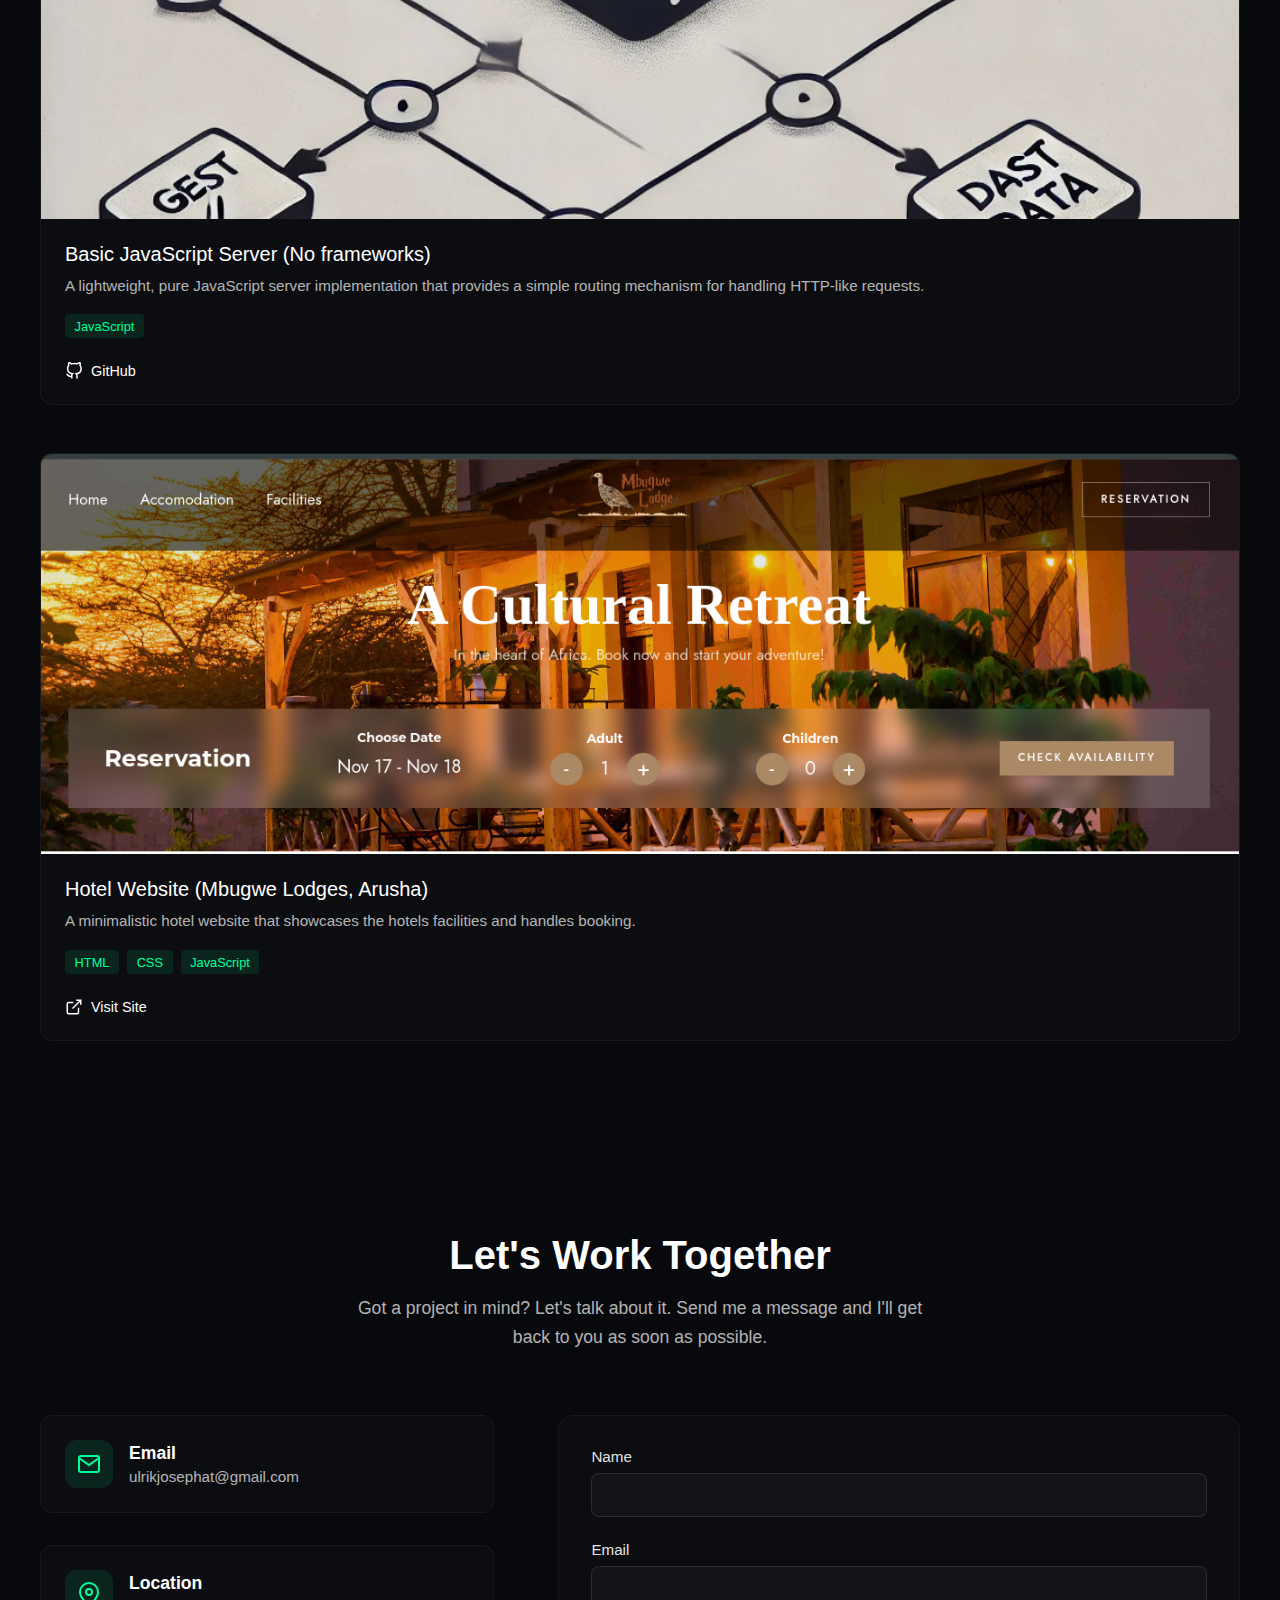
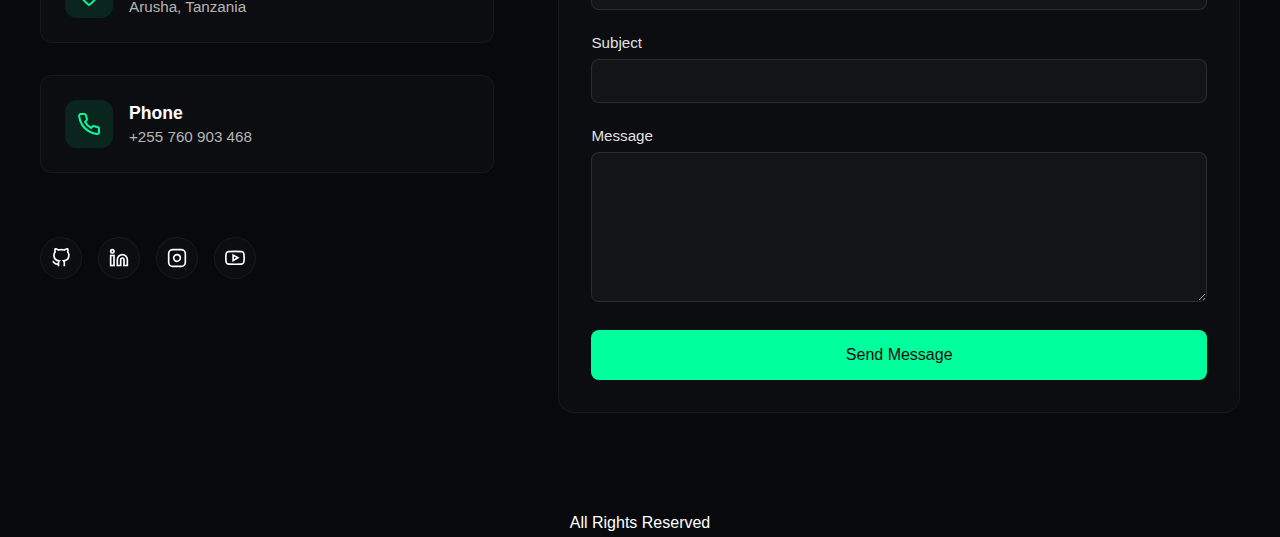
==== commit 6bff1159: "Added Mbugwe Project" ====
--- a/index.html
+++ b/index.html
@@ -135,8 +135,34 @@
                         </div>
                     </div>
                 </article>
-    
-              
+            </div> 
+            <div class="projects-grid">
+                <article class="project-card">
+                    <div class="project-image">
+                        <img src="images/Screenshot From 2024-11-17 23-54-57.png" alt="Project 1">
+                    </div>
+                    <div class="project-content">
+                        <h3 class="project-title">Hotel Website (Mbugwe Lodges, Arusha)</h3>
+                        <p class="project-description">
+                            A minimalistic hotel website that showcases the hotels facilities and handles booking.
+                        </p>
+                        <div class="project-tech">
+                            <span>HTML</span>
+                            <span>CSS</span>
+                            <span>JavaScript</span>
+                        </div>
+                        <div class="project-links">
+                            <a href="https://mbugwelodges.co.tz" class="project-link">
+                                <svg width="18" height="18" viewBox="0 0 24 24" fill="none" stroke="currentColor" stroke-width="2">
+                                    <path d="M18 13v6a2 2 0 0 1-2 2H5a2 2 0 0 1-2-2V8a2 2 0 0 1 2-2h6"/>
+                                    <path d="M15 3h6v6"/>
+                                    <path d="M10 14L21 3"/>
+                                </svg>
+                                Visit Site
+                            </a>
+                        </div>
+                    </div>
+                </article>
             </div>  
             
         </div>
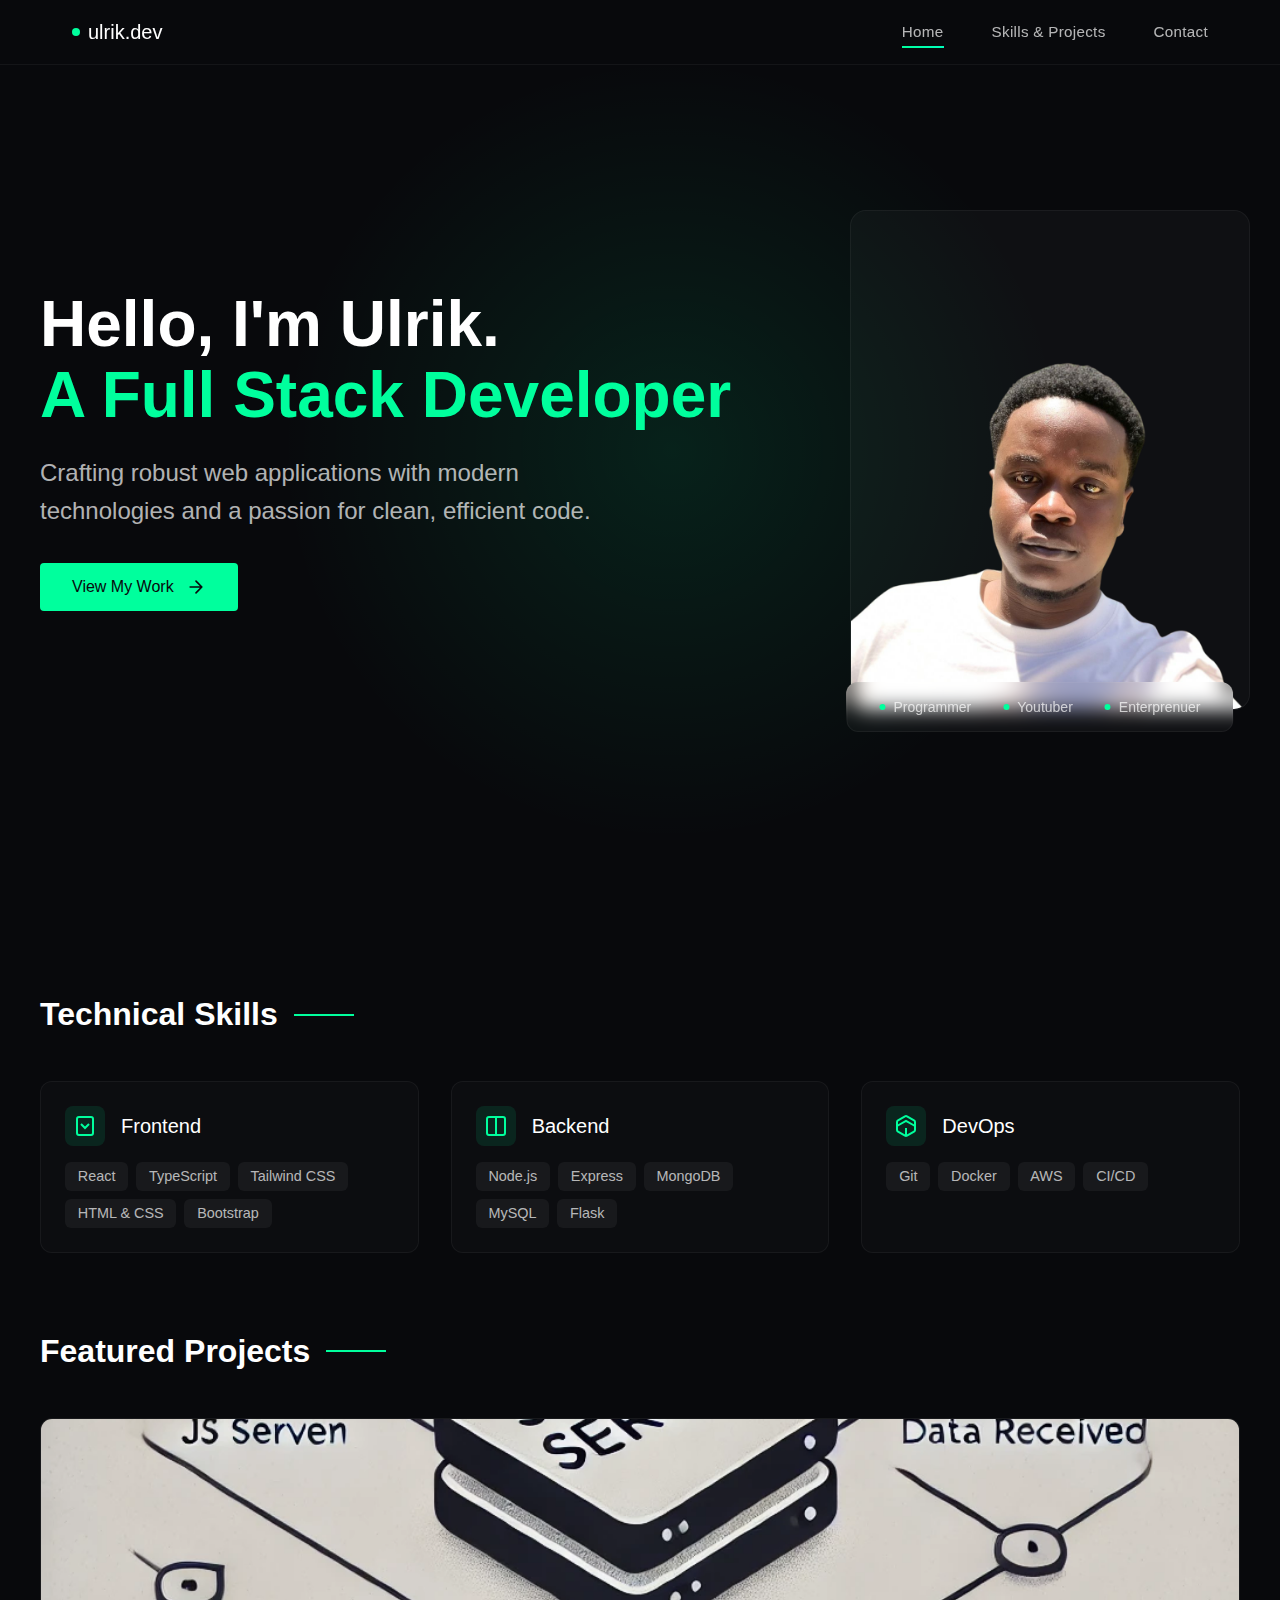
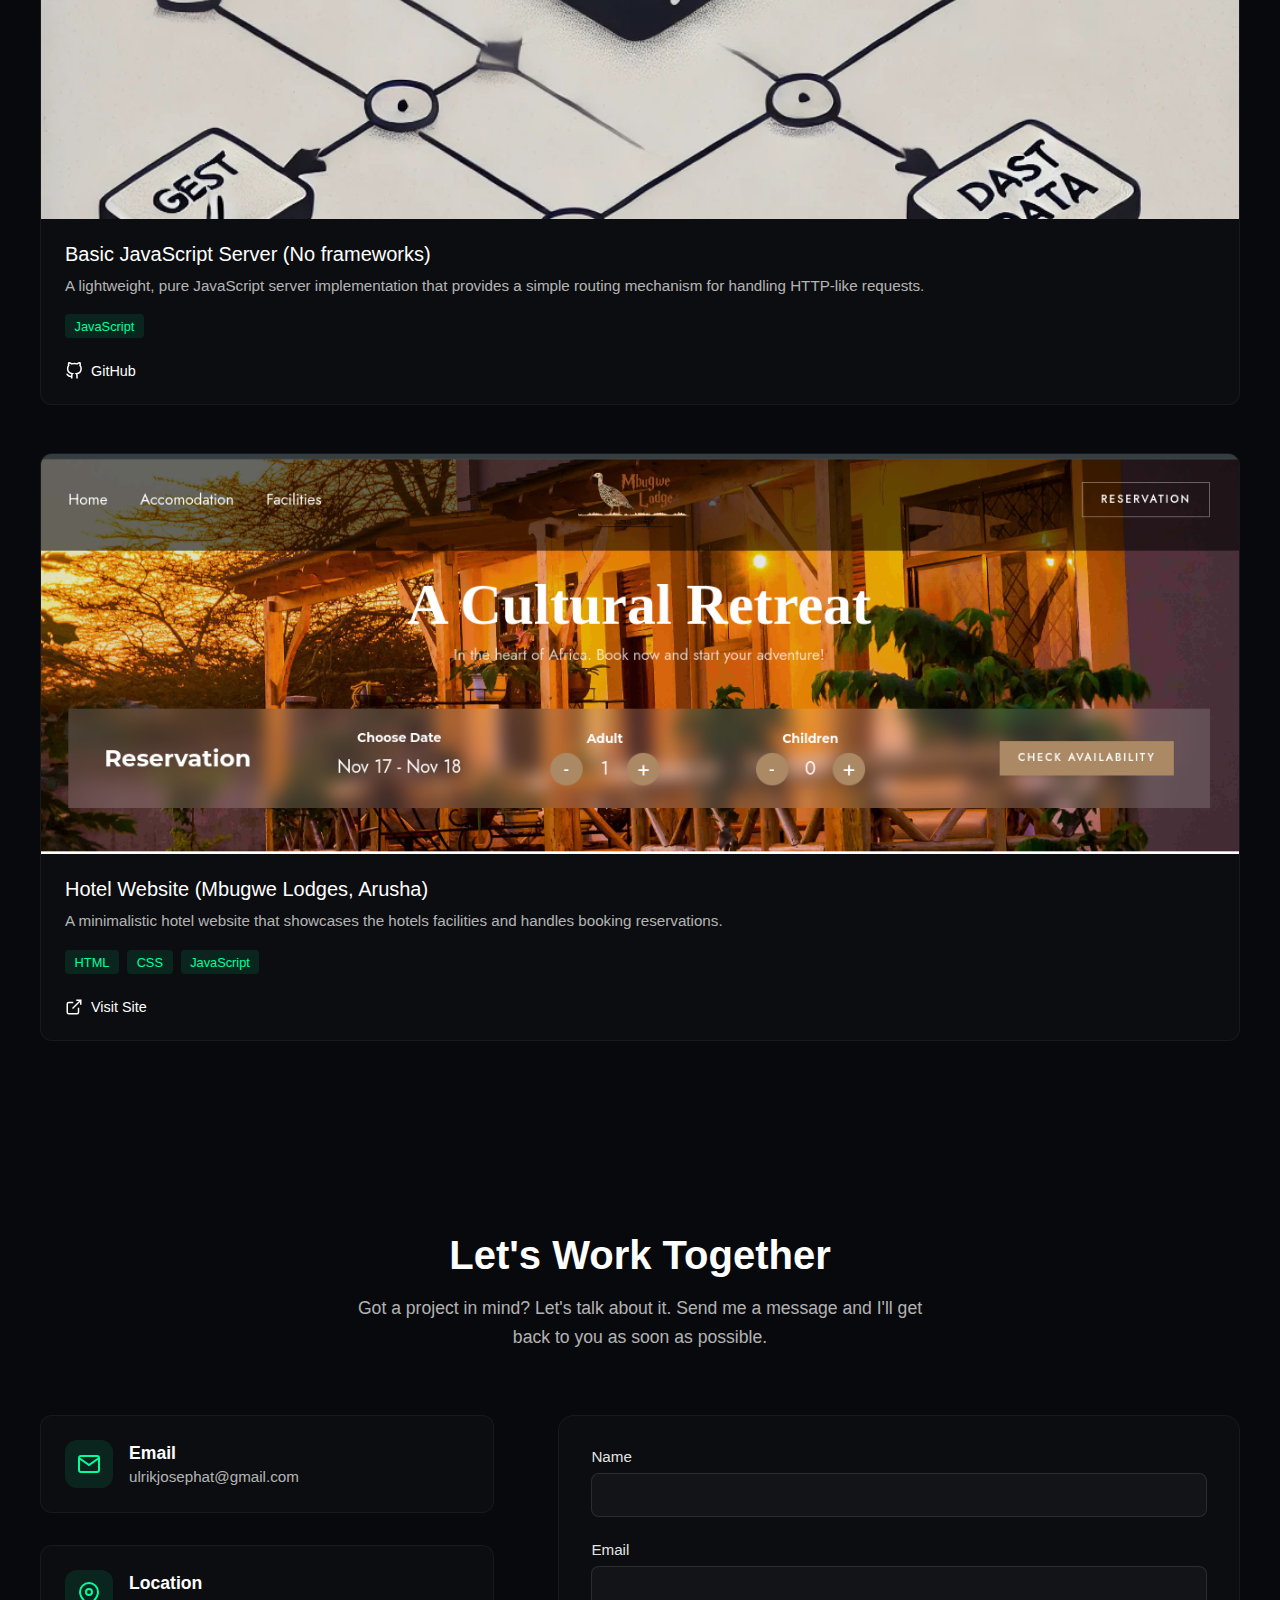
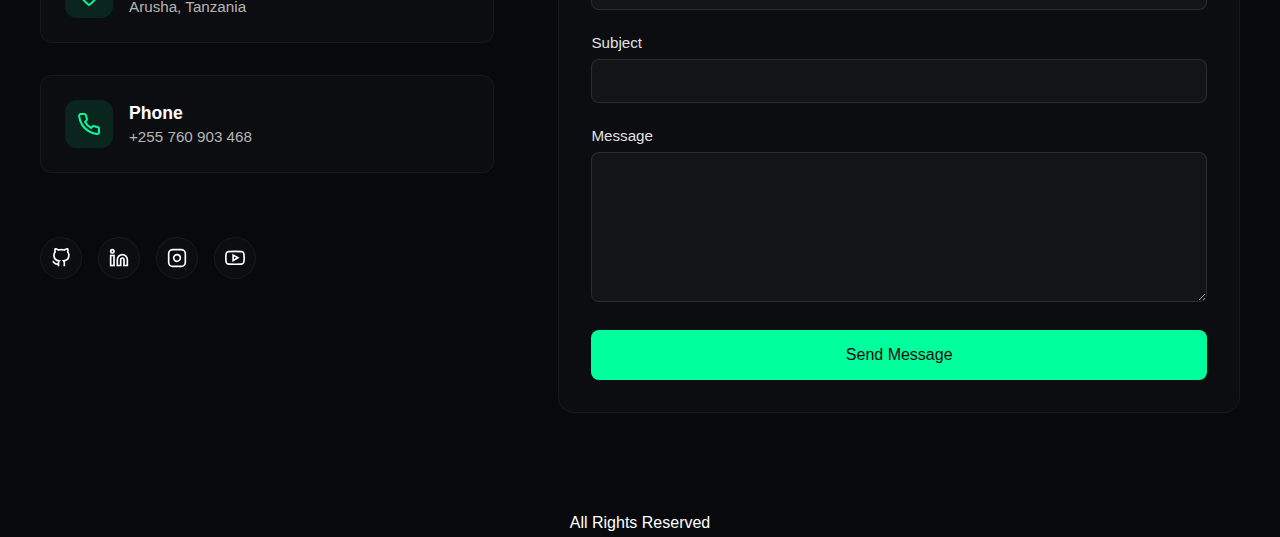
==== commit bdd3252e: "Minor Change" ====
--- a/index.html
+++ b/index.html
@@ -144,7 +144,7 @@
                     <div class="project-content">
                         <h3 class="project-title">Hotel Website (Mbugwe Lodges, Arusha)</h3>
                         <p class="project-description">
-                            A minimalistic hotel website that showcases the hotels facilities and handles booking.
+                            A minimalistic hotel website that showcases the hotels facilities and handles booking reservations.
                         </p>
                         <div class="project-tech">
                             <span>HTML</span>
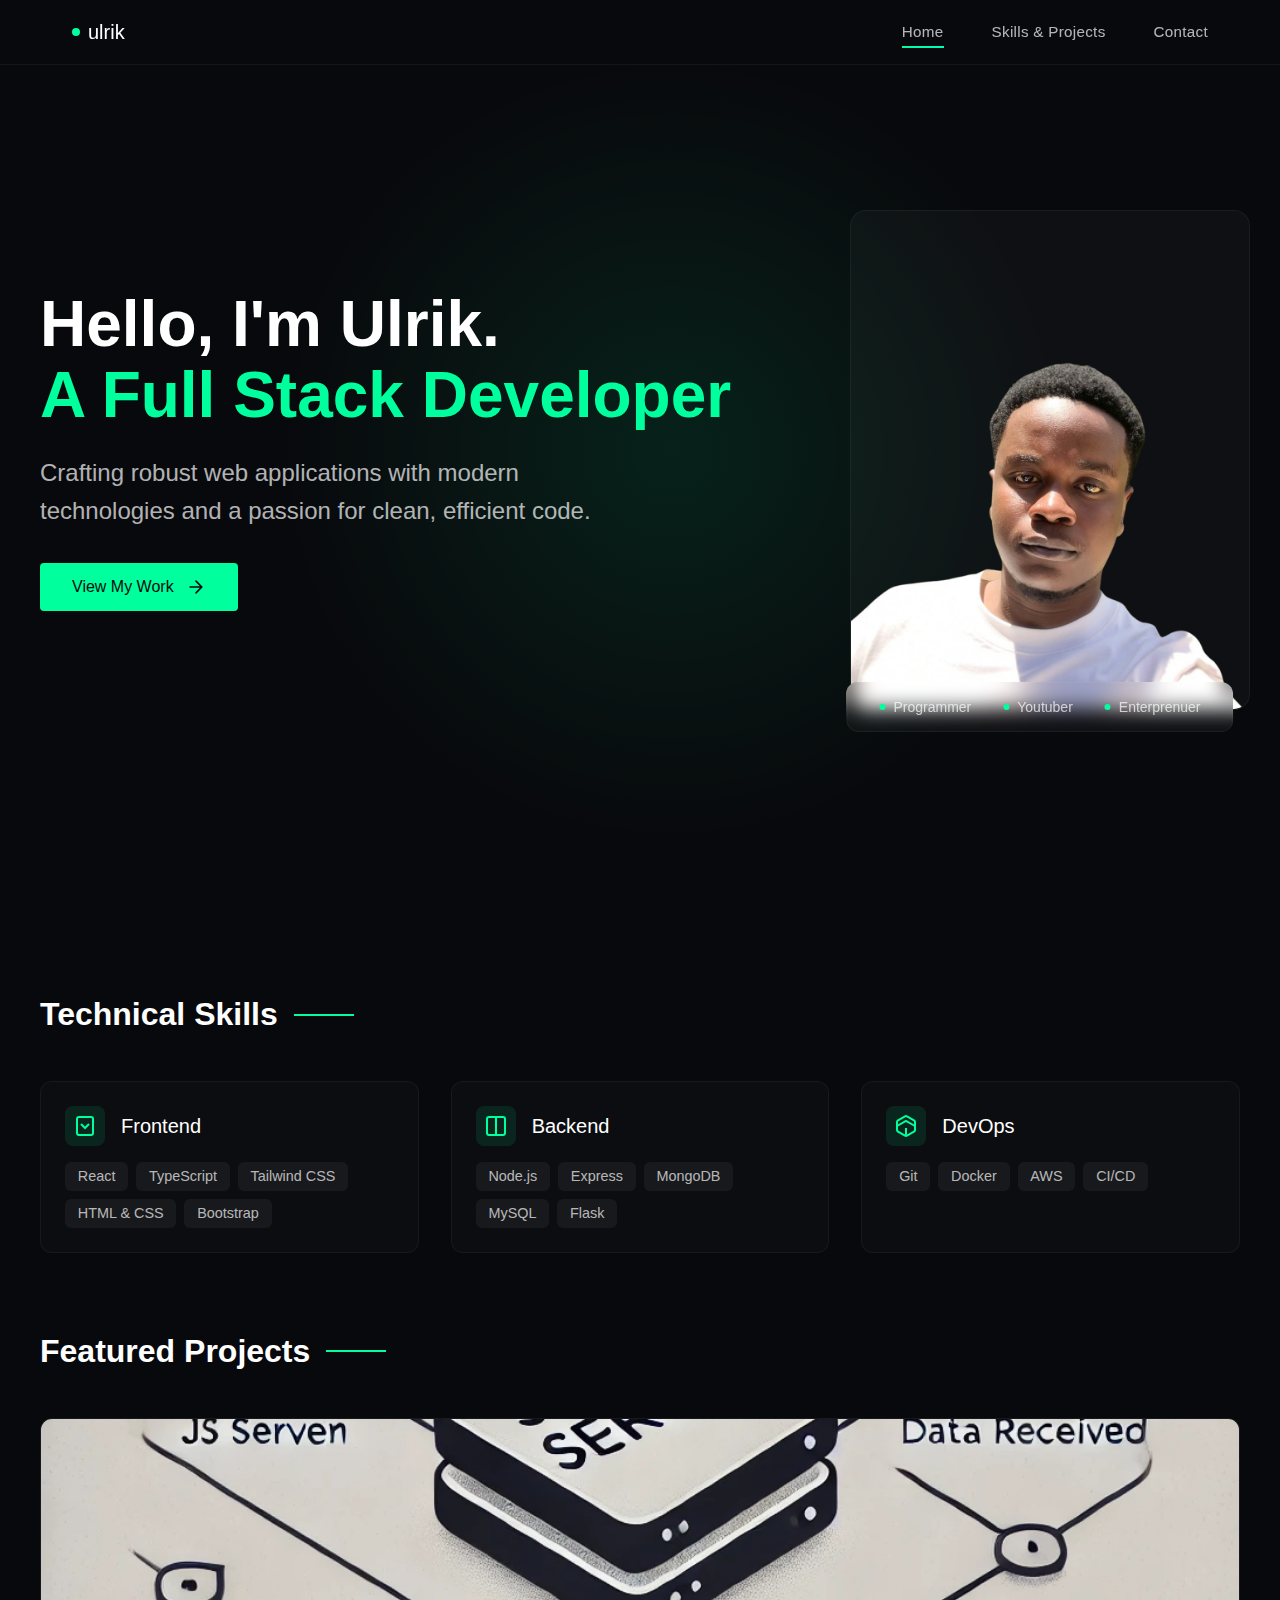
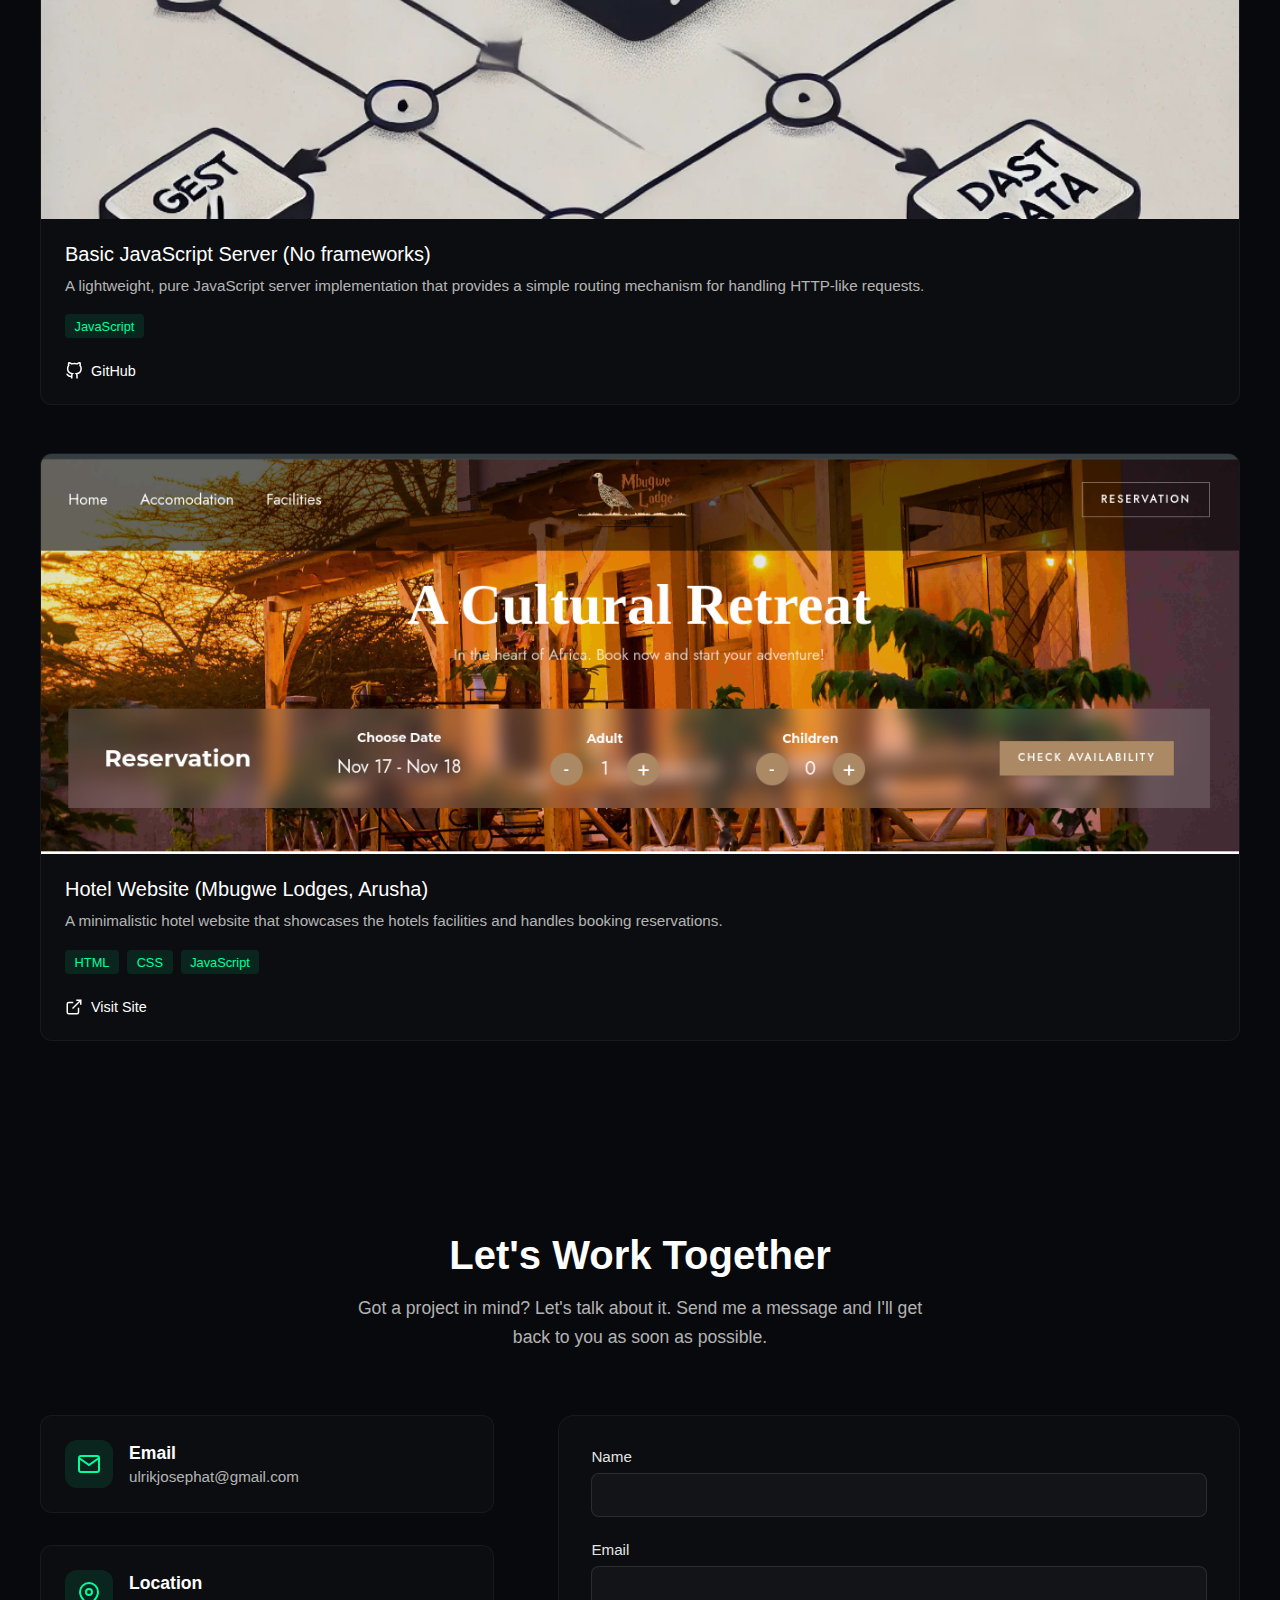
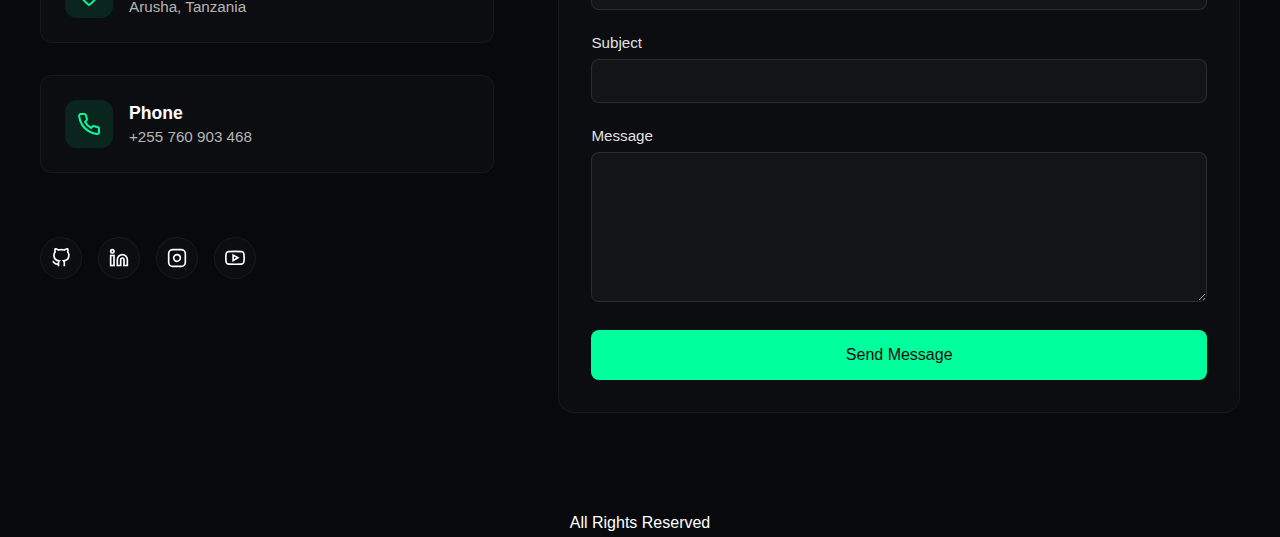
==== commit 3c378005: "Update index.html" ====
--- a/index.html
+++ b/index.html
@@ -9,7 +9,7 @@
 <body>
     <nav>
         <div class="nav-container">
-            <a href="#" class="logo">ulrik.dev</a>
+            <a href="#" class="logo">ulrik</a>
             <button class="menu-btn" onclick="toggleMenu()">
                 <svg xmlns="http://www.w3.org/2000/svg" fill="none" viewBox="0 0 24 24" stroke="currentColor">
                     <path stroke-linecap="round" stroke-linejoin="round" stroke-width="2" d="M4 6h16M4 12h16m-16 6h16"/>
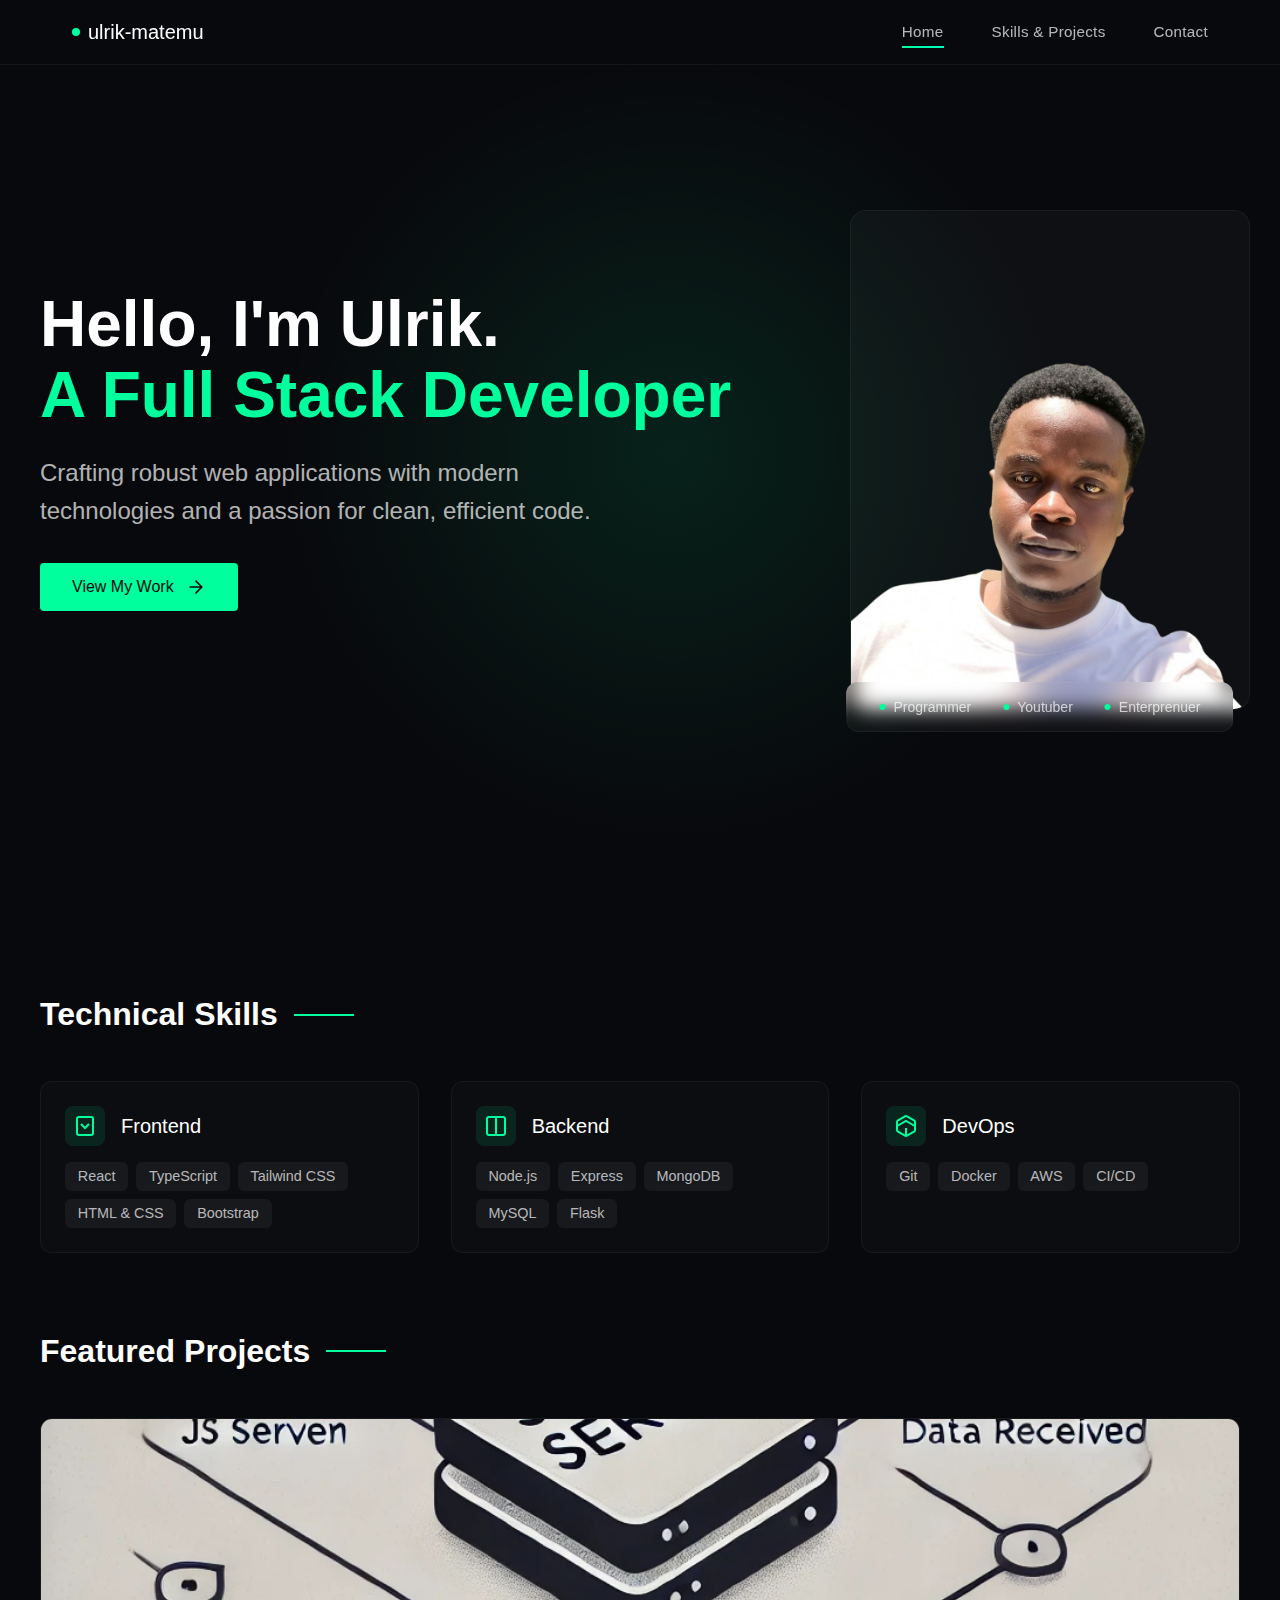
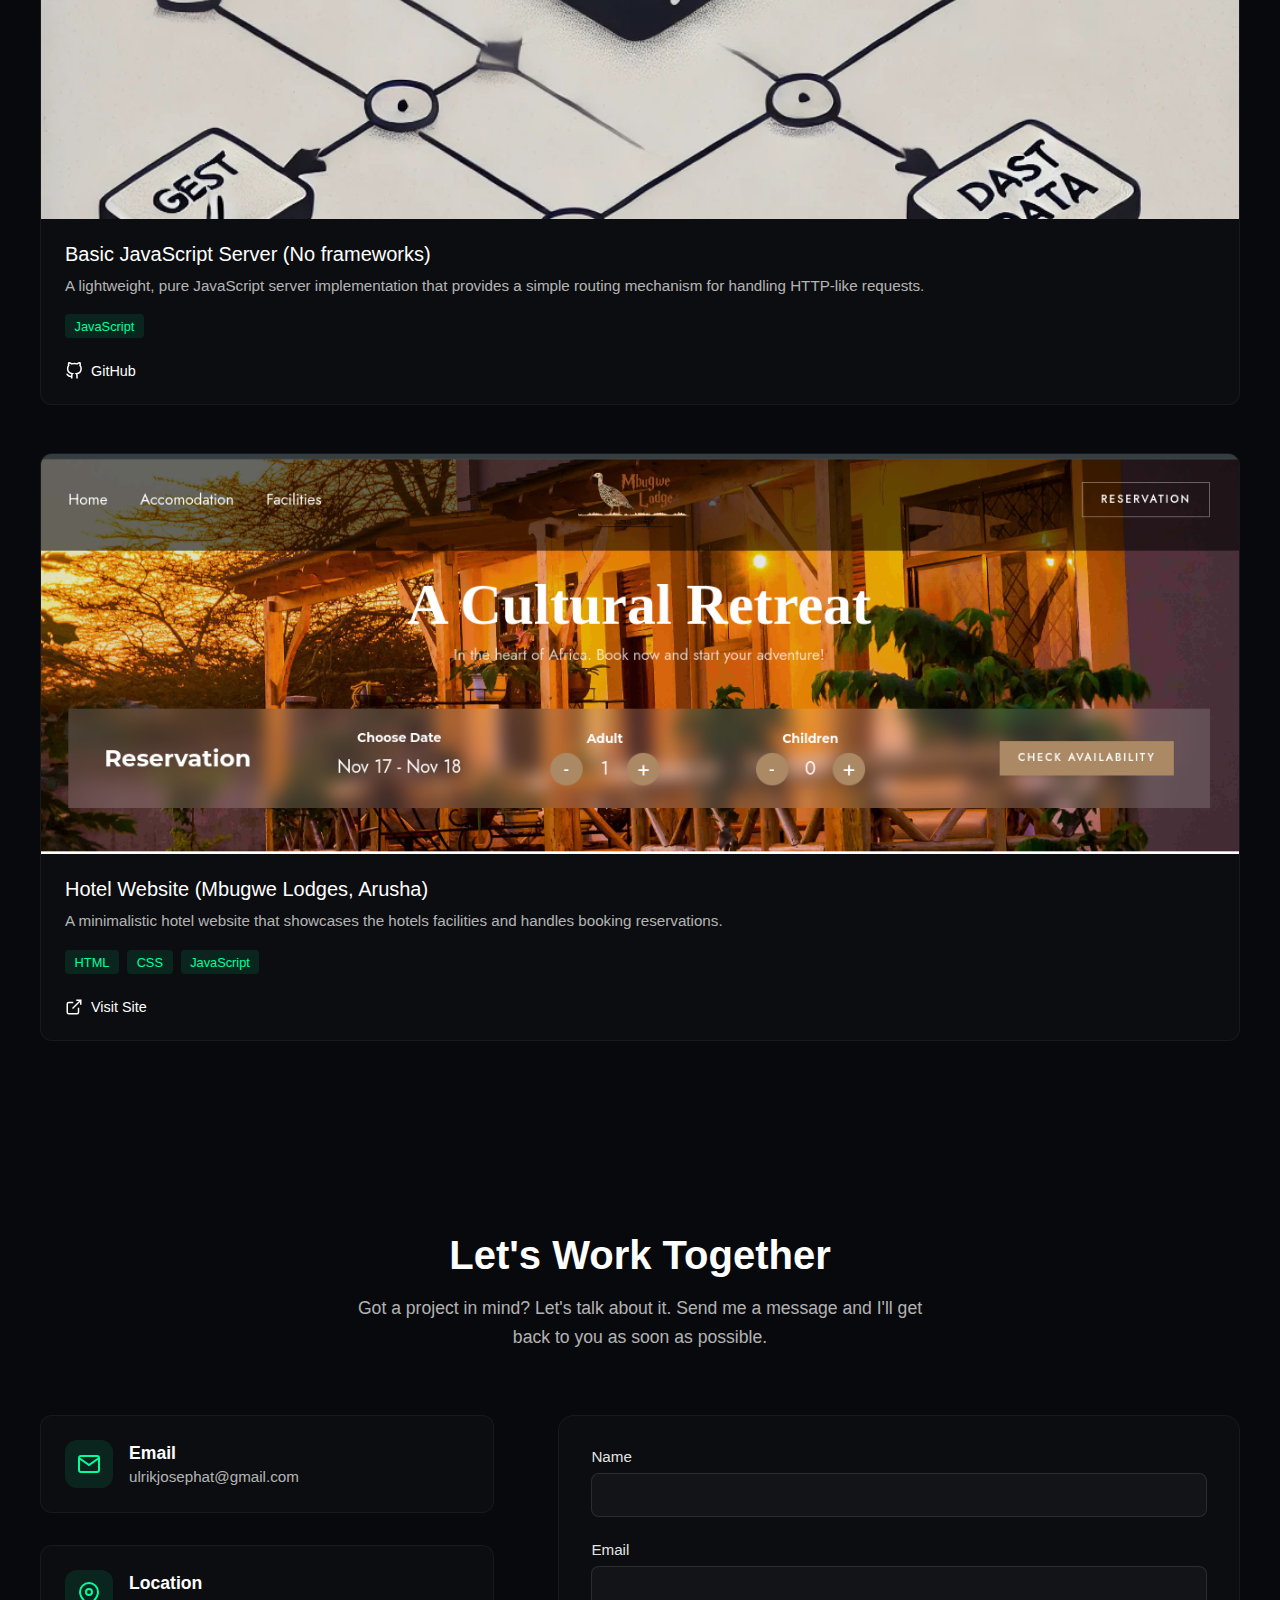
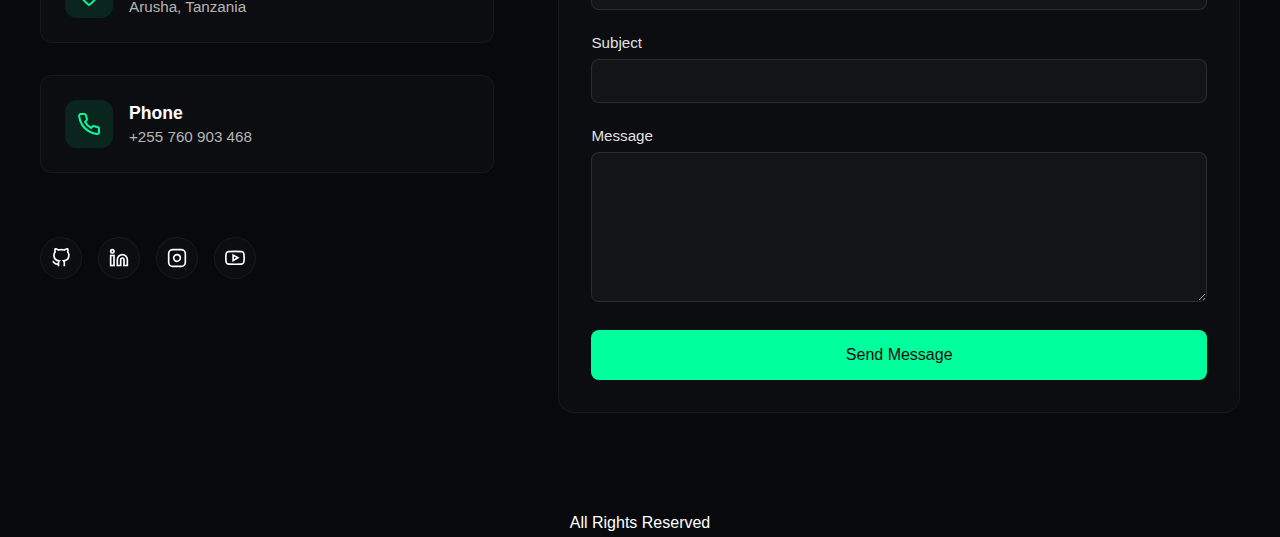
==== commit db5bcb63: "Update index.html" ====
--- a/index.html
+++ b/index.html
@@ -9,7 +9,7 @@
 <body>
     <nav>
         <div class="nav-container">
-            <a href="#" class="logo">ulrik</a>
+            <a href="#" class="logo">ulrik-matemu</a>
             <button class="menu-btn" onclick="toggleMenu()">
                 <svg xmlns="http://www.w3.org/2000/svg" fill="none" viewBox="0 0 24 24" stroke="currentColor">
                     <path stroke-linecap="round" stroke-linejoin="round" stroke-width="2" d="M4 6h16M4 12h16m-16 6h16"/>
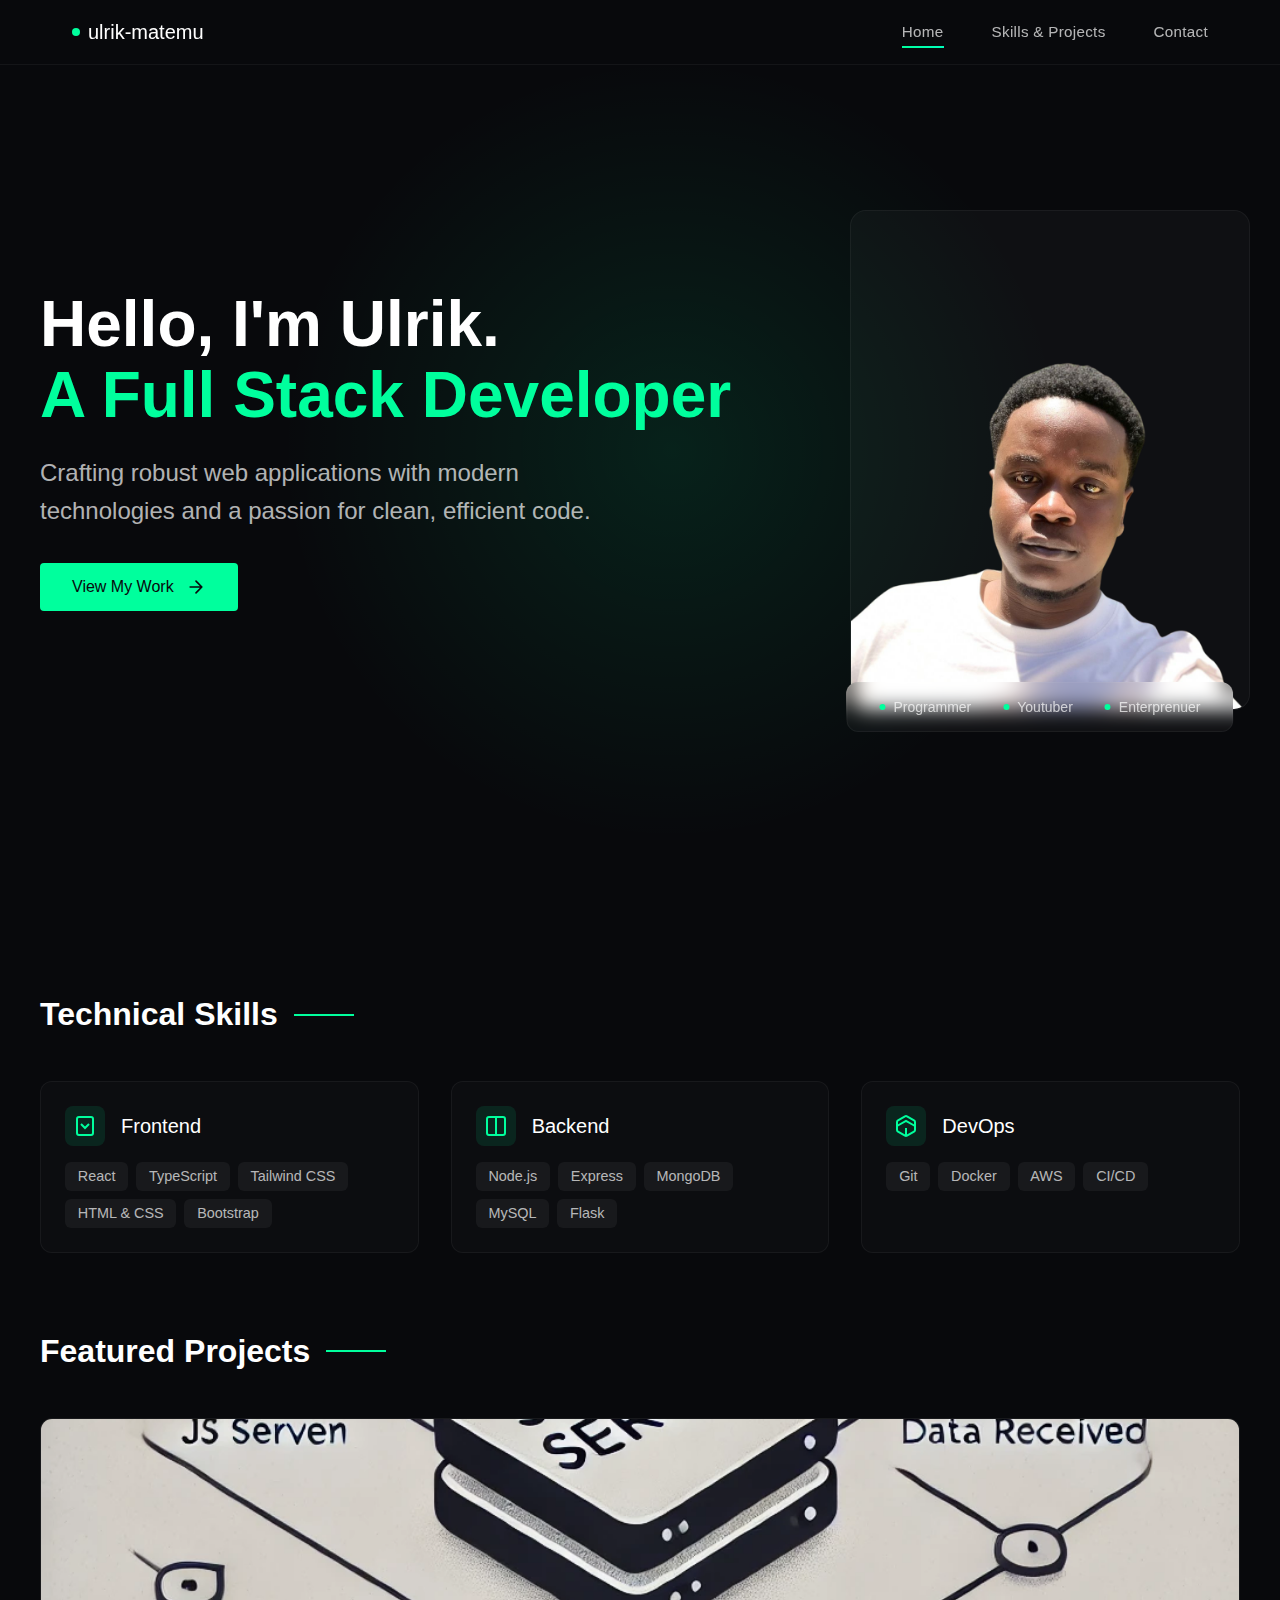
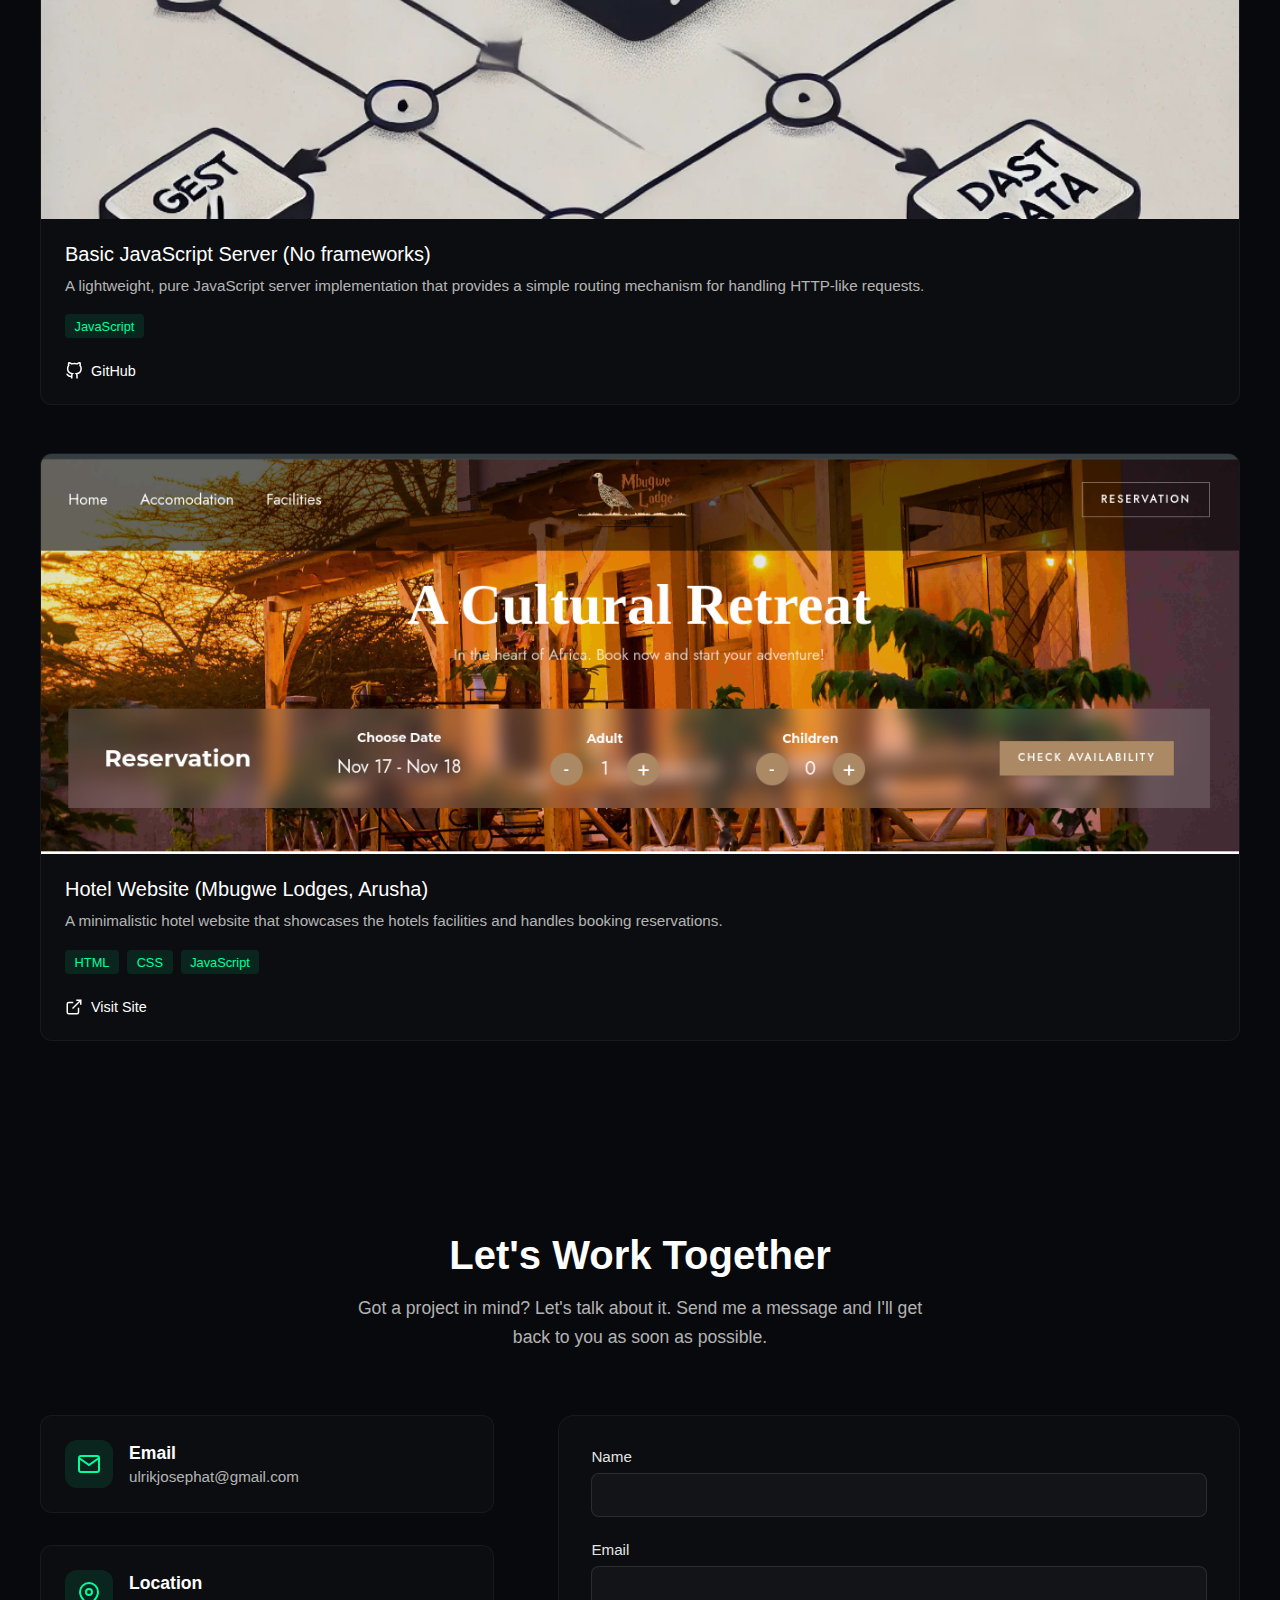
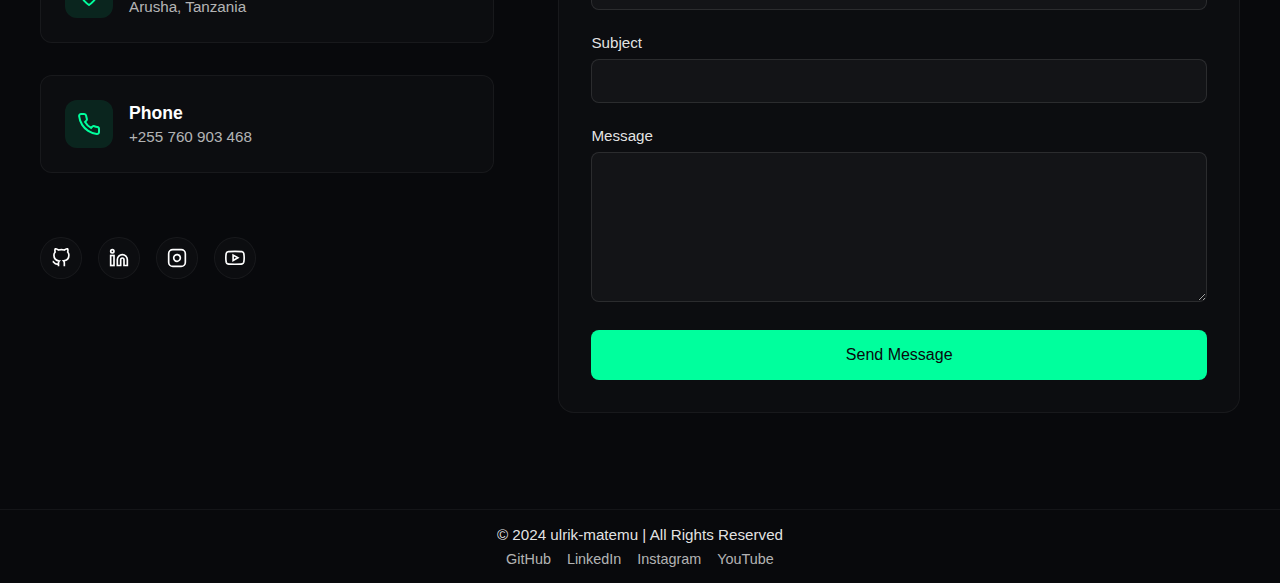
==== commit 21e4ffdf: "Improved Footer" ====
--- a/index.html
+++ b/index.html
@@ -269,8 +269,16 @@
         </div>
     </section>
     <section class="footer">
-        <p style="text-align: center;">All Rights Reserved</p>
-    </section>
+        <div class="footer-container">
+            <p>© 2024 ulrik-matemu | All Rights Reserved</p>
+            <div class="footer-links">
+                <a href="https://github.com/ulrik-matemu" target="_blank">GitHub</a>
+                <a href="https://www.linkedin.com/in/ulrik-matemu" target="_blank">LinkedIn</a>
+                <a href="https://instagram.com/ulrik_matemu" target="_blank">Instagram</a>
+                <a href="https://www.youtube.com/@ulrik5161" target="_blank">YouTube</a>
+            </div>
+        </div>
+    </section>    
     <script>
         function toggleMenu() {
             const navLinks = document.querySelector('.nav-links');
--- a/style.css
+++ b/style.css
@@ -672,9 +672,51 @@
 
 .footer {
     background: rgb(8, 9, 12);
-    padding: 5px;
+    padding: 1rem 0;
+    border-top: 1px solid rgba(255, 255, 255, 0.05);
+    text-align: center;
+}
+
+.footer-container {
+    max-width: 1200px;
+    margin: 0 auto;
+    display: flex;
+    flex-direction: column;
+    align-items: center;
+    gap: 0.5rem;
+    color: rgba(255, 255, 255, 0.7);
 }
 
 .footer p {
-    color: #ffff;
-}+    font-size: 0.95rem;
+    margin: 0;
+    color: rgba(255, 255, 255, 0.9);
+}
+
+.footer-links {
+    display: flex;
+    gap: 1rem;
+}
+
+.footer-links a {
+    color: rgba(255, 255, 255, 0.7);
+    text-decoration: none;
+    font-size: 0.9rem;
+    transition: color 0.3s ease;
+}
+
+.footer-links a:hover {
+    color: #00ff9d;
+}
+
+@media (max-width: 768px) {
+    .footer-container {
+        padding: 0 1rem;
+    }
+
+    .footer-links {
+        flex-wrap: wrap;
+        justify-content: center;
+        gap: 0.5rem;
+    }
+}
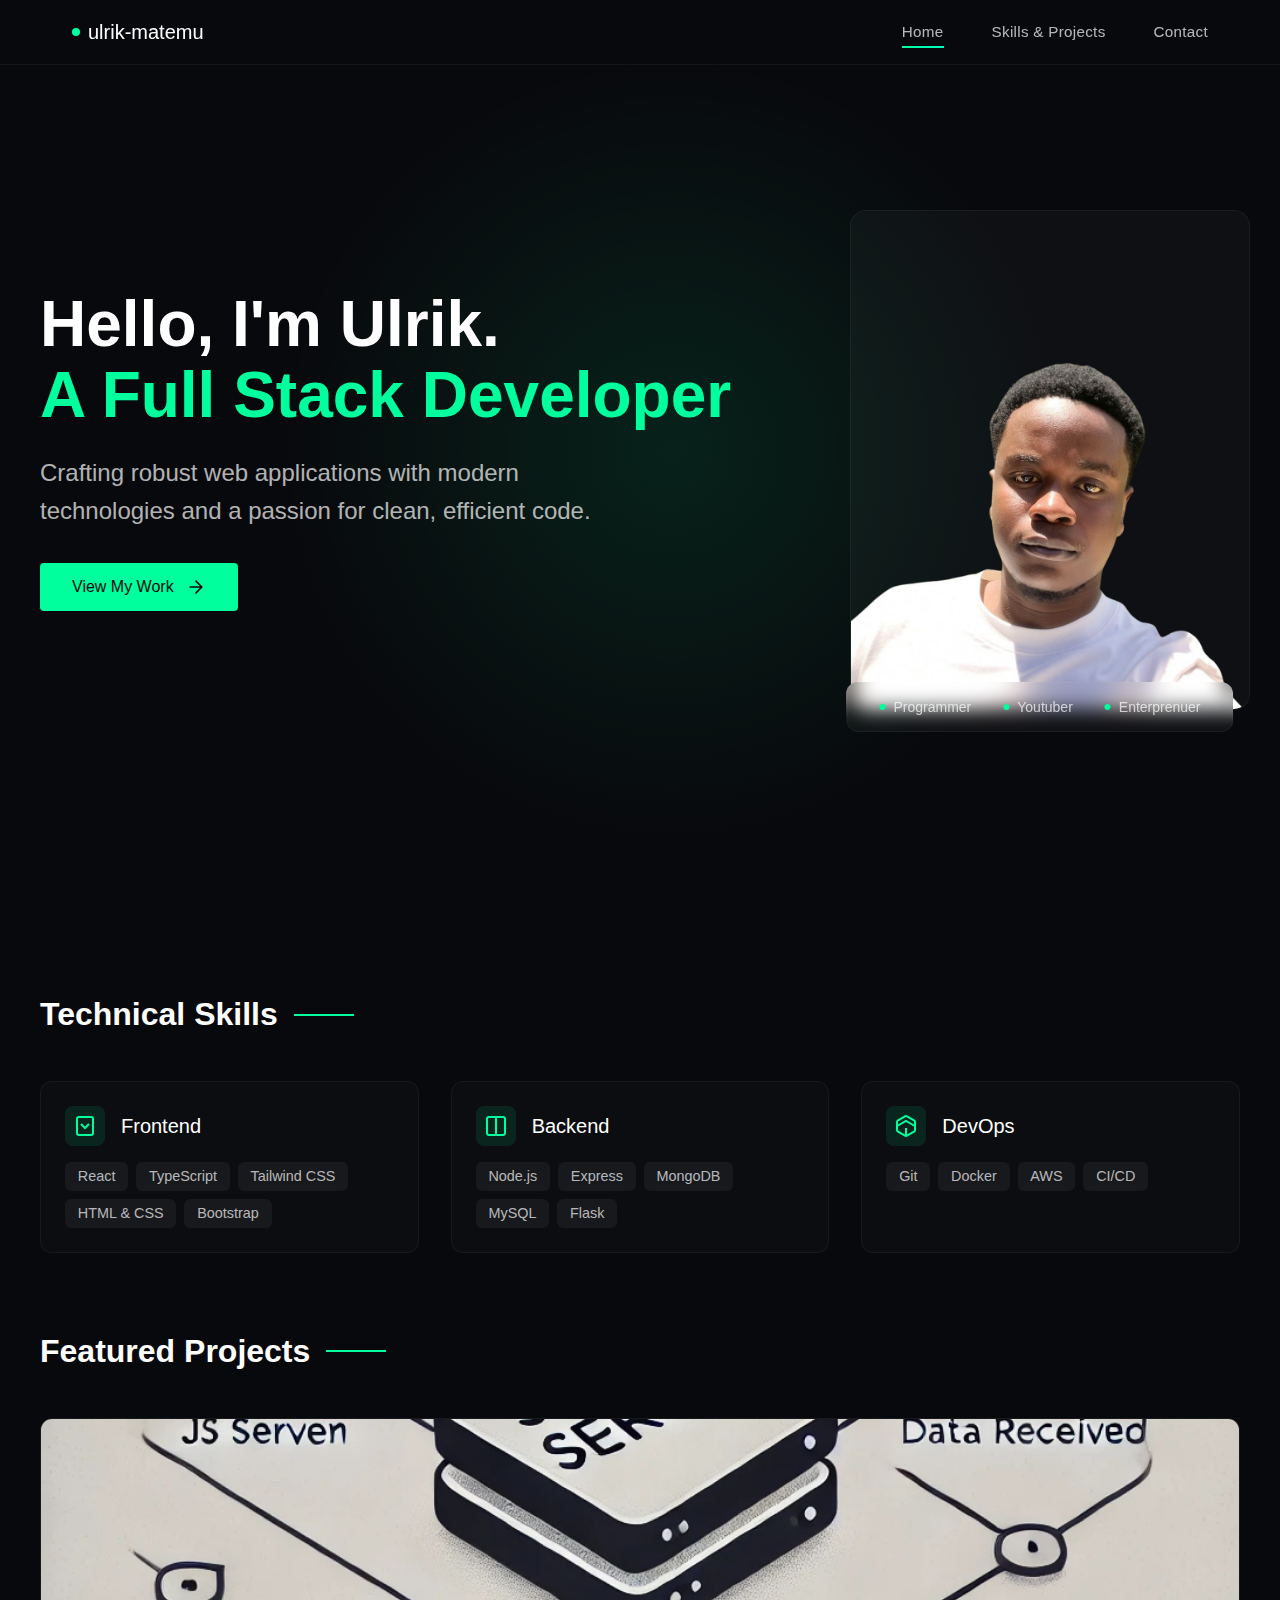
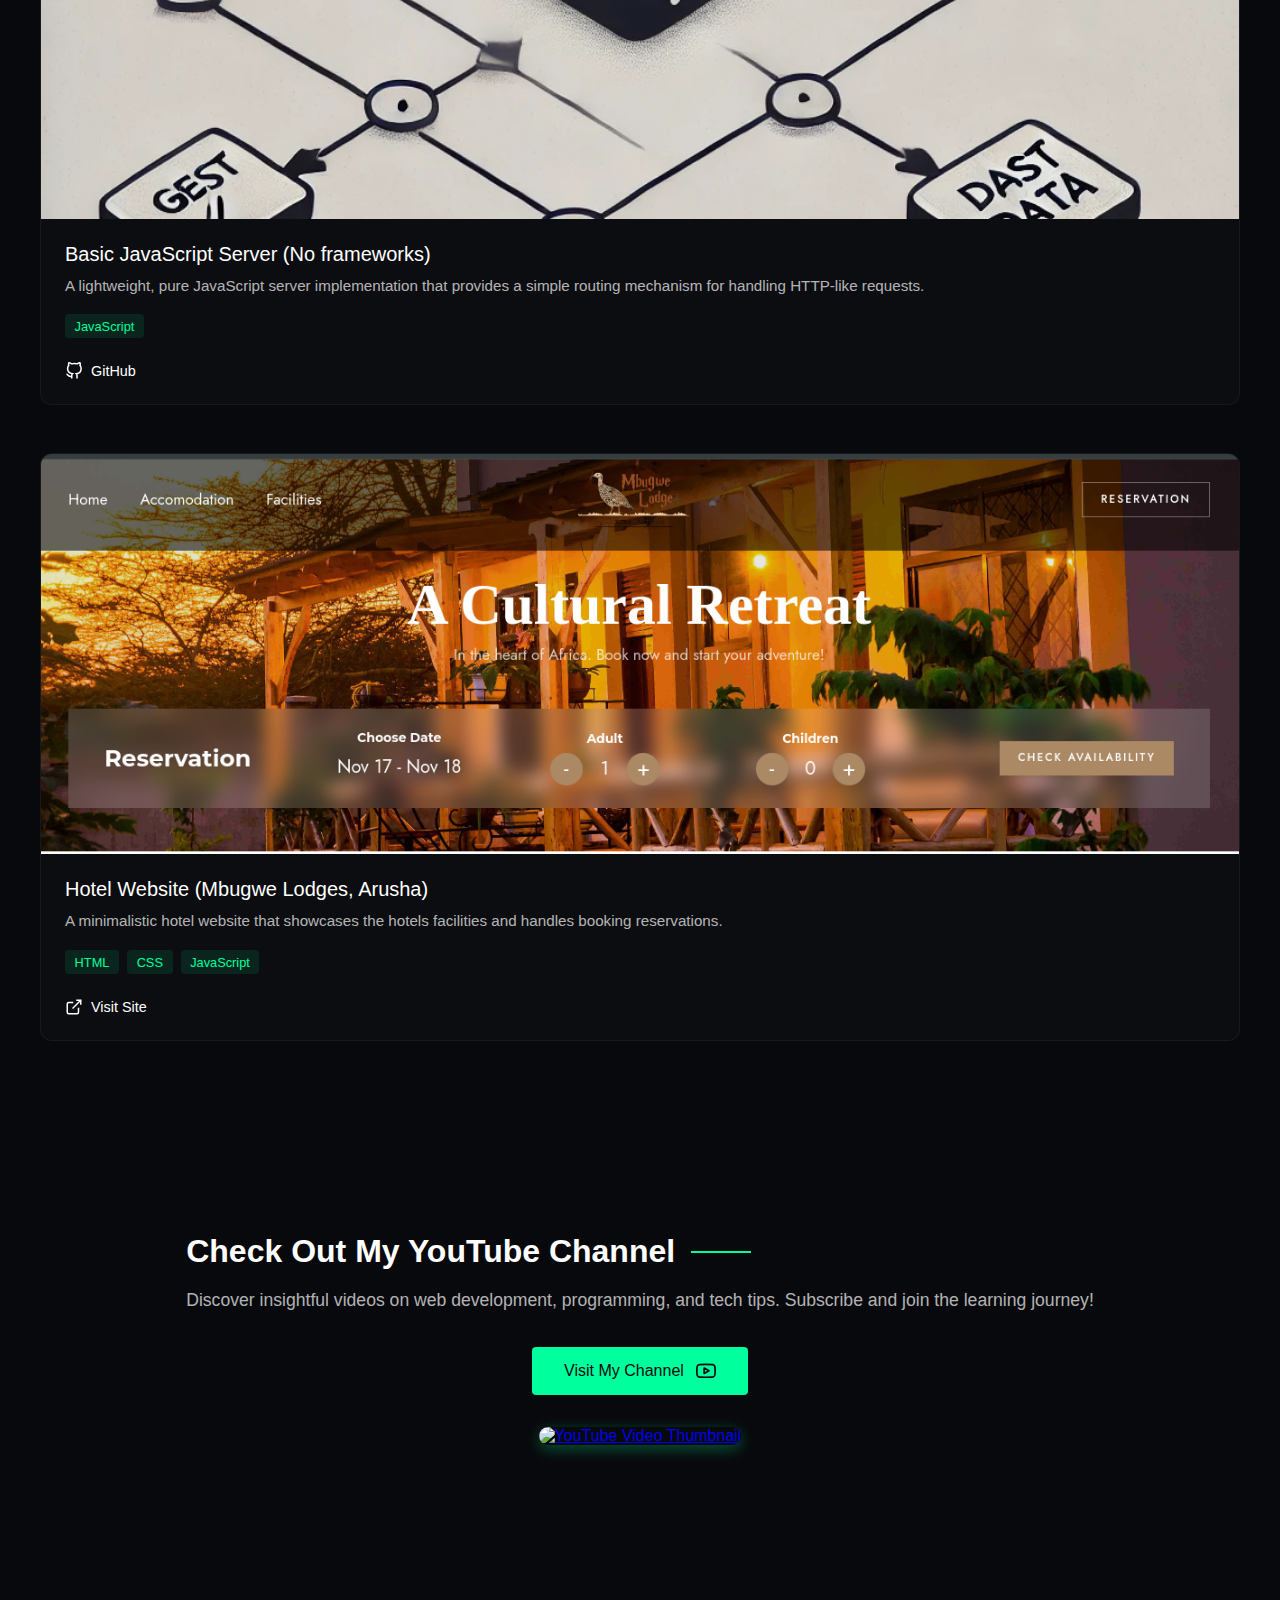
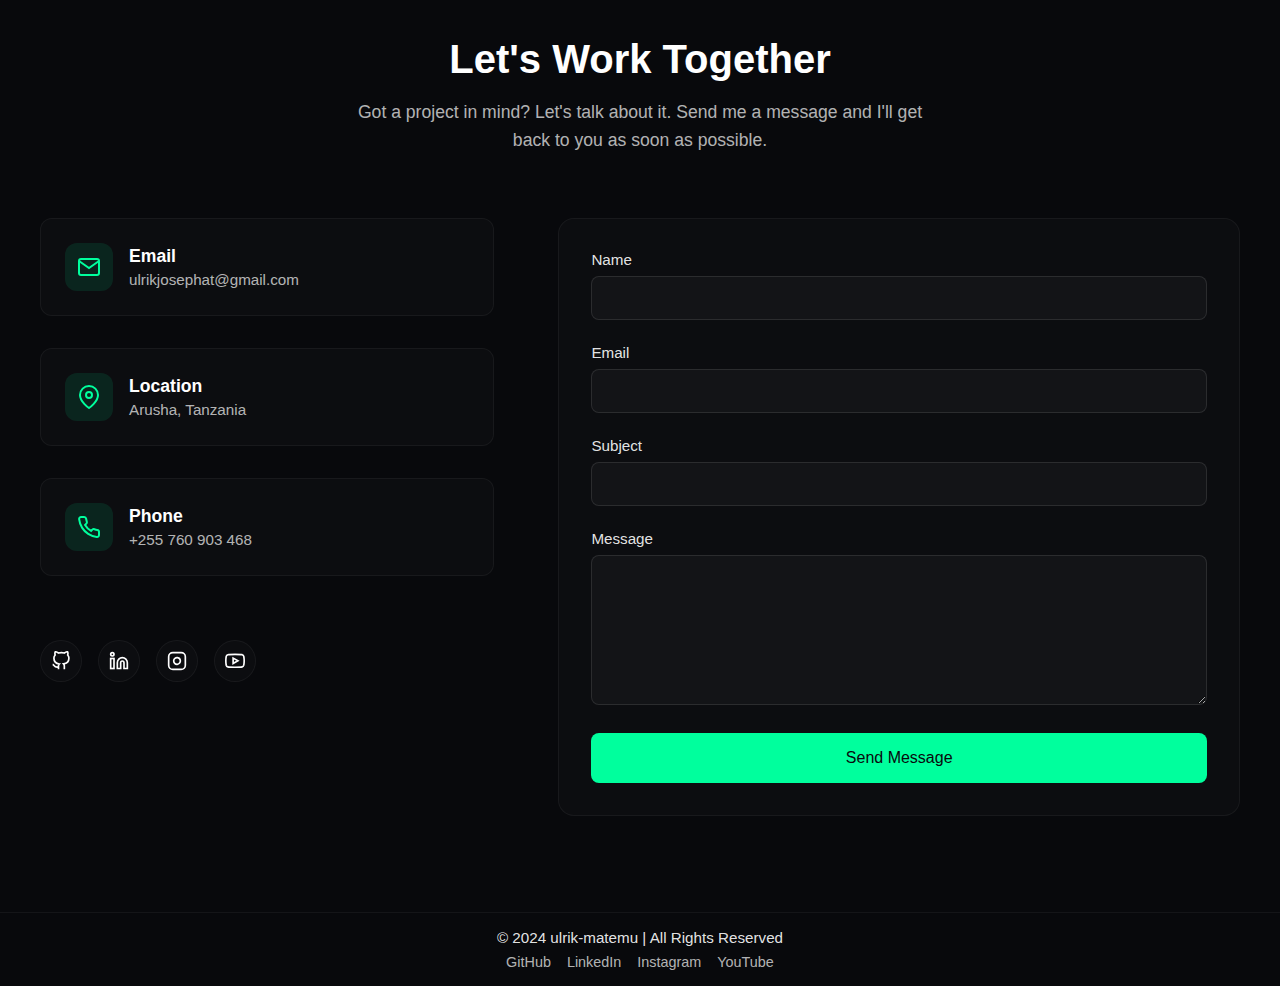
==== commit 193b9e8e: "Added Youtube Section" ====
--- a/index.html
+++ b/index.html
@@ -167,6 +167,27 @@
             
         </div>
     </section>
+    <section class="youtube-promo" id="youtube">
+        <div class="container">
+            <div class="youtube-content">
+                <h2 class="section-title">Check Out My YouTube Channel</h2>
+                <p class="promo-text">Discover insightful videos on web development, programming, and tech tips. Subscribe and join the learning journey!</p>
+                <a href="https://www.youtube.com/@ulrik-matemu" target="_blank" class="cta">
+                    Visit My Channel
+                    <svg width="20" height="20" viewBox="0 0 24 24" fill="none" stroke="currentColor" stroke-width="2" stroke-linecap="round" stroke-linejoin="round">
+                        <path d="M22.54 6.42a2.78 2.78 0 0 0-1.94-2C18.88 4 12 4 12 4s-6.88 0-8.6.46a2.78 2.78 0 0 0-1.94 2A29 29 0 0 0 1 11.75a29 29 0 0 0 .46 5.33A2.78 2.78 0 0 0 3.4 19c1.72.46 8.6.46 8.6.46s6.88 0 8.6-.46a2.78 2.78 0 0 0 1.94-2 29 29 0 0 0 .46-5.25 29 29 0 0 0-.46-5.33z"/>
+                        <polygon points="9.75 15.02 15.5 11.75 9.75 8.48 9.75 15.02"/>
+                    </svg>
+                </a>
+            </div>
+            <div class="youtube-thumbnail">
+                <a href="https://youtu.be/6J1OhCTDfTs" target="_blank">
+                    <img src="https://img.youtube.com/vi/6J1OhCTDfTs/hqdefault.jpg" alt="YouTube Video Thumbnail">
+                </a>
+            </div>
+        </div>
+    </section>
+    
     <section class="contact" id="contact">
         <div class="contact-container">
             <div class="contact-header">
--- a/style.css
+++ b/style.css
@@ -720,3 +720,65 @@
         gap: 0.5rem;
     }
 }
+
+.youtube-promo {
+    background: rgb(8, 9, 12);
+    padding: 6rem 2rem;
+    color: #fff;
+    text-align: center;
+}
+
+.youtube-promo .container {
+    max-width: 1200px;
+    margin: 0 auto;
+    display: flex;
+    flex-direction: column;
+    align-items: center;
+    gap: 2rem;
+}
+
+.youtube-content {
+    max-width: 100%;
+}
+
+.youtube-thumbnail img {
+    width: 100%;
+    border-radius: 12px;
+    box-shadow: 0 4px 15px rgba(0, 255, 157, 0.3);
+}
+
+.promo-text {
+    font-size: 1.1rem;
+    color: rgba(255, 255, 255, 0.7);
+    margin-bottom: 2rem;
+    line-height: 1.6;
+}
+
+.youtube-promo .cta {
+    display: inline-flex;
+    align-items: center;
+    gap: 0.75rem;
+    background: #00ff9d;
+    color: rgb(8, 9, 12);
+    padding: 0.875rem 2rem;
+    border-radius: 4px;
+    font-size: 1rem;
+    font-weight: 500;
+    text-decoration: none;
+    transition: transform 0.2s ease;
+}
+
+.youtube-promo .cta:hover {
+    transform: translateY(-2px);
+}
+
+@media (max-width: 768px) {
+    .youtube-promo .container {
+        flex-direction: column;
+        text-align: center;
+    }
+
+    .youtube-thumbnail img {
+        max-width: 100%;
+    }
+}
